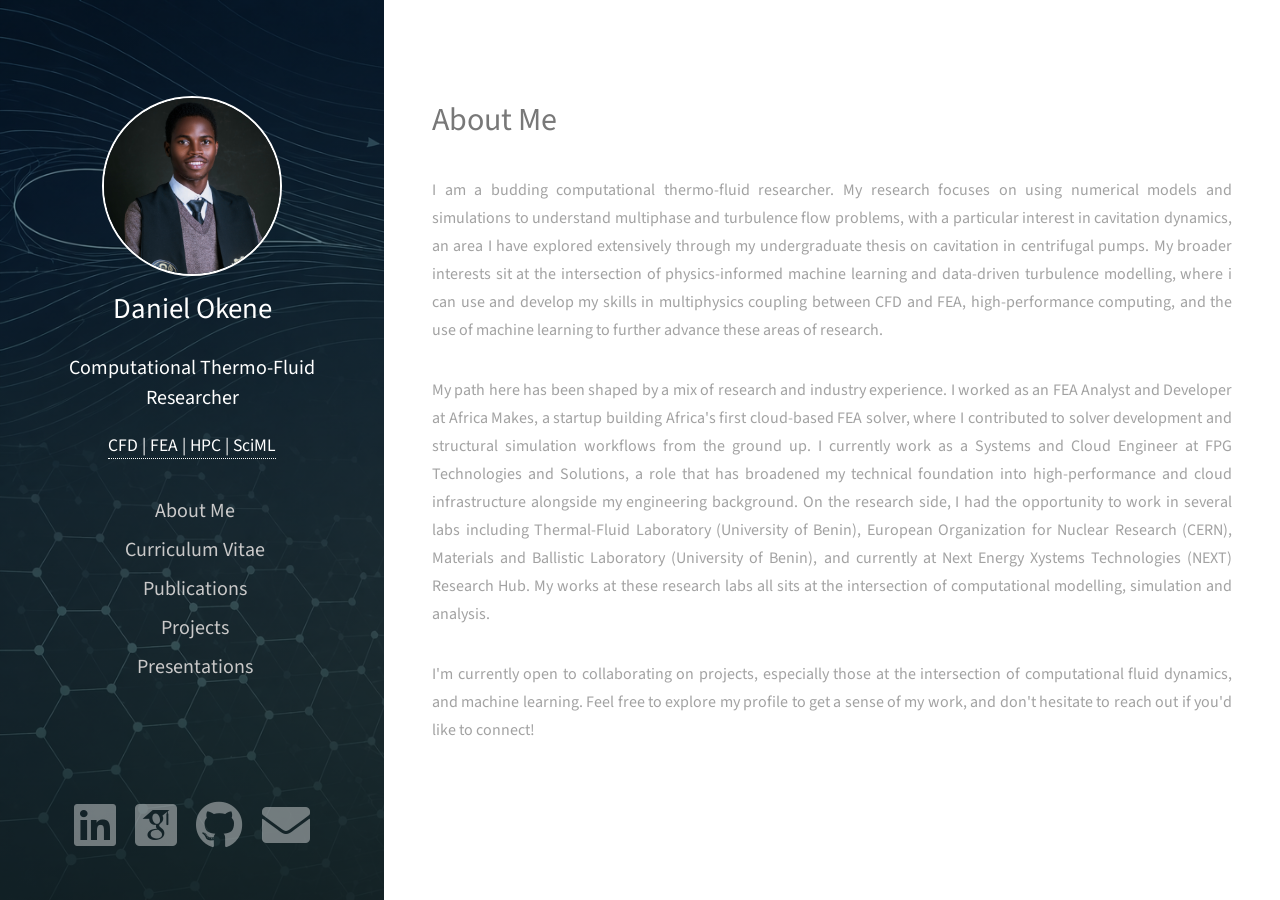
==== index.html @ 028cd999 "fixing and updating" ====
<!DOCTYPE HTML>

<html>
	<head>
		<title>Daniel Okene</title>
		<meta charset="utf-8" />
		<meta name="viewport" content="width=device-width, initial-scale=1, user-scalable=no" />
		<link rel="stylesheet" href="assets/css/main.css" />
		<style>
			/* Add custom styles for the button list layout */
			.button-list-container {
				display: flex;
				flex-direction: column;
				align-items: center;
				margin-top: 20px;
			}
	
			.button-list-item {
				margin-bottom: 10px;
				margin-left: 5px; /* Add left margin to create spacing between buttons */
			}
			
			/* Default font color for not selected buttons */
			.button-list-item a {
            color: rgb(202, 201, 201);
            text-decoration: none;
			font-size: 20px;
        	}

			/* Define a transition for the color property */
			.button-list-item a {
				transition: color 0.3s ease;
			}

			/* Change the font color to white on hover */
			.button-list-item a:hover {
				color: rgb(255, 255, 255);
			}
        
			/* Add a new class to highlight the active button */
        	.active {
            	font-weight: bold;
				color: rgb(126, 13, 13); /* Set the color for the active button */
        	}

			        /* Center the avatar and footer */
					#header .inner {
            display: flex;
            flex-direction: column;
            align-items: center;
			text-align: center; /* Ensures text is aligned */
        	}

			#footer .inner {
				display: flex;
				flex-direction: column;
				align-items: center;
			}
			

    </style>
		</style>
	</head>

	<body class="is-preload">

		<!-- Header -->
			<header id="header">
				<div class="inner">
					<a href="#" class="image avatar">
						<img src="images/headshot.jpg" alt="" style="width: 180px; height: 180px; border: 2px solid white;"/>
					</a>
					<h2> 
						<strong> Daniel Okene </strong>
					</h2>
					<h3> 
						Computational Thermo-Fluid Researcher
					</h3>
					<h4>
						<a target="_blank" rel="noopener">
						<span>CFD | FEA | HPC | SciML</span>
						</a>
				    </h4>
				        <!-- Clickable Buttons -->
						<div class="button-list-container">
							<div class="button-list-item"><a href="#" class="load-content-button" data-link="about.html" style="border-bottom: none;">About Me</a></div>
							<div class="button-list-item"><a href="pdf/Daniel Okene Curriculum Vitae.pdf" target="_blank" style="border-bottom: none;">Curriculum Vitae</a></div>
							<div class="button-list-item"><a href="#" class="load-content-button" data-link="publications.html" style="border-bottom: none;">Publications</a></div>
							<div class="button-list-item"><a href="#" class="load-content-button" data-link="projects.html" style="border-bottom: none;">Projects</a></div>
							<div class="button-list-item"><a href="#" class="load-content-button" data-link="presentation.html" style="border-bottom: none;">Presentations</a></div>
							<!-- Add more buttons with the same class and different data-link attributes for each button -->
						</div>
				</div>
			</header>

		<!-- Main -->
			<div id="main">
				<!-- One -->
				<section id="one">
					<!-- Initial content is left empty for dynamic loading -->
				</section>

			</div>

		<!-- Footer -->
			<footer id="footer">
				<div class="inner">
					<ul class="icons">
						<li><a href="https://linkedin.com/in/daniel-okene" class="icon brands fa-linkedin fa-2x"><span class="label">LinkedIn</span></a></li>
						<li><a href="https://scholar.google.com/citations?user=M4AaLHgAAAAJ&hl=en" class="ai ai-google-scholar-square ai-3x" style="border-bottom: none;"></a></li>
						<li><a href="https://github.com/danielokene" class="icon brands fa-github fa-2x"><span class="label">Github</span></a></li>
						<li><a href="mailto:okenedaniel44@gmail.com" class="icon solid fa-envelope fa-2x"><span class="label">Email</span></a></li>
					</ul>
				</div>
			</footer>

		<!-- Scripts -->

			<script src="assets/js/jquery.min.js"></script>
			<script src="assets/js/jquery.poptrox.min.js"></script>
			<script src="assets/js/browser.min.js"></script>
			<script src="assets/js/breakpoints.min.js"></script>
			<script src="assets/js/util.js"></script>
			<script src="assets/js/main.js"></script>

			<script>
 // JavaScript to handle the link clicks
 function loadContent(linkTarget) {
        // Fetch and load the content from the target HTML file
        fetch(linkTarget)
            .then(response => response.text())
            .then(content => {
                const mainSection = document.getElementById('one');
                mainSection.innerHTML = content;
            });
    }

    // Function to load the content of the first page during the initial page load
    document.addEventListener('DOMContentLoaded', () => {
        loadContent('about.html');
    });

    // Event listener for the clickable buttons in the navigation
    const buttons = document.querySelectorAll('.load-content-button');
    buttons.forEach(button => {
        button.addEventListener('click', event => {
            event.preventDefault();

            // If the button is already active, do nothing
            if (button.classList.contains('active')) {
                return;
            }

            // Remove the "active" class from all navigation buttons
            buttons.forEach(btn => {
                btn.classList.remove('active');
            });

            // Add the "active" class to the clicked navigation button
            button.classList.add('active');

            // Load the content of the target link
            const linkTarget = button.getAttribute('data-link');
            loadContent(linkTarget);

            // Update the URL using pushState to maintain navigation functionality
            history.pushState(null, '', linkTarget);
        });
    });

    // Handle browser back/forward buttons to maintain navigation functionality
    window.addEventListener('popstate', () => {
        const activeButton = document.querySelector('.load-content-button.active');
        if (activeButton) {
            const linkTarget = activeButton.getAttribute('data-link');
            loadContent(linkTarget);
        }
    });
			</script>
	</body>
</html>
---- assets/css/main.css ----
@import url("fontawesome-all.min.css");
@import url("academicons.min.css");
@import url("https://fonts.googleapis.com/css?family=Source+Sans+Pro:400,400italic");

/*
	Strata by HTML5 UP
	html5up.net | @ajlkn
	Free for personal and commercial use under the CCA 3.0 license (html5up.net/license)
*/

html, body, div, span, applet, object,
iframe, h1, h2, h3, h4, h5, h6, p, blockquote,
pre, a, abbr, acronym, address, big, cite,
code, del, dfn, em, img, ins, kbd, q, s, samp,
small, strike, strong, sub, sup, tt, var, b,
u, i, center, dl, dt, dd, ol, ul, li, fieldset,
form, label, legend, table, caption, tbody,
tfoot, thead, tr, th, td, article, aside,
canvas, details, embed, figure, figcaption,
footer, header, hgroup, menu, nav, output, ruby,
section, summary, time, mark, audio, video {
	margin: 0;
	padding: 0;
	border: 0;
	font-size: 100%;
	font: inherit;
	vertical-align: baseline;}

article, aside, details, figcaption, figure,
footer, header, hgroup, menu, nav, section {
	display: block;}

body {
	line-height: 1;
}

ol, ul {
	list-style: none;
}

blockquote, q {
	quotes: none;
}

	blockquote:before, blockquote:after, q:before, q:after {
		content: '';
		content: none;
	}

table {
	border-collapse: collapse;
	border-spacing: 0;
}

body {
	-webkit-text-size-adjust: none;
}

mark {
	background-color: transparent;
	color: inherit;
}

input::-moz-focus-inner {
	border: 0;
	padding: 0;
}

input, select, textarea {
	-moz-appearance: none;
	-webkit-appearance: none;
	-ms-appearance: none;
	appearance: none;
}

/* Basic */

	html {
		box-sizing: border-box;
	}

	*, *:before, *:after {
		box-sizing: inherit;
	}

	body {
		background: #fff;
	}

		body.is-preload *, body.is-preload *:before, body.is-preload *:after {
			-moz-animation: none !important;
			-webkit-animation: none !important;
			-ms-animation: none !important;
			animation: none !important;
			-moz-transition: none !important;
			-webkit-transition: none !important;
			-ms-transition: none !important;
			transition: none !important;
		}

	body, input, select, textarea {
		color: #a2a2a2;
		font-family: "Source Sans Pro", Helvetica, sans-serif;
		font-size: 16pt;
		font-weight: 400;
		line-height: 1.75em;
	}

	a {
		-moz-transition: color 0.2s ease-in-out, border-color 0.2s ease-in-out;
		-webkit-transition: color 0.2s ease-in-out, border-color 0.2s ease-in-out;
		-ms-transition: color 0.2s ease-in-out, border-color 0.2s ease-in-out;
		transition: color 0.2s ease-in-out, border-color 0.2s ease-in-out;
		border-bottom: dotted 1px;
		color: #49bf9d;
		text-decoration: none;
	}

		a:hover {
			border-bottom-color: transparent;
			color: #47a2ed !important;
			text-decoration: none;
		}

	strong, b {
		color: #787878;
		font-weight: 400;
	}

	em, i {
		font-style: italic;
	}

	p {
		margin: 0 0 2em 0;
	}

	h1, h2, h3, h4, h5, h6 {
		color: #787878;
		font-weight: 400;
		line-height: 1em;
		margin: 0 0 1em 0;
	}

		h1 a, h2 a, h3 a, h4 a, h5 a, h6 a {
			color: inherit;
			text-decoration: none;
		}

	h1 {
		font-size: 2em;
		line-height: 1.5em;
	}

	h2 {
		font-size: 1.5em;
		line-height: 1.5em;
	}

	h3 {
		font-size: 1.25em;
		line-height: 1.5em;
	}

	h4 {
		font-size: 1.1em;
		line-height: 1.5em;
	}

	h5 {
		font-size: 0.9em;
		line-height: 1.5em;
	}

	h6 {
		font-size: 0.7em;
		line-height: 1.5em;
	}

	sub {
		font-size: 0.8em;
		position: relative;
		top: 0.5em;
	}

	sup {
		font-size: 0.8em;
		position: relative;
		top: -0.5em;
	}

	hr {
		border: 0;
		border-bottom: solid 2px #efefef;
		margin: 2em 0;
	}

		hr.major {
			margin: 3em 0;
		}

	blockquote {
		border-left: solid 6px #efefef;
		font-style: italic;
		margin: 0 0 2em 0;
		padding: 0.5em 0 0.5em 1.5em;
	}

	code {
		background: #f7f7f7;
		border-radius: 0.35em;
		border: solid 2px #efefef;
		font-family: "Courier New", monospace;
		font-size: 0.9em;
		margin: 0 0.25em;
		padding: 0.25em 0.65em;
	}

	pre {
		-webkit-overflow-scrolling: touch;
		font-family: "Courier New", monospace;
		font-size: 0.9em;
		margin: 0 0 2em 0;
	}

		pre code {
			display: block;
			line-height: 1.75em;
			padding: 1em 1.5em;
			overflow-x: auto;
		}

	.align-left {
		text-align: left;
	}

	.align-center {
		text-align: center;
	}

	.align-right {
		text-align: right;
	}

/* Presentation Images */
.display-image {
    display: flex;
    gap: 20px;
    margin: 20px 0;
}

.display-image img {
    width: 400px;
    height: 250px;
    object-fit: cover;
    border-radius: 15px;
}

@media (max-width: 1100px) {
    .display-image img {
        width: 100%;
        max-width: 300px;
        height: 250px;
    }
}

@media (max-width: 800px) {
    .display-image {
    	flex-direction: column;
    	align-items: center;
	}

	.display-image img {
        width: 100%;
        max-width: 400px;
        height: 250px;
    }
}

/* Publisher Names Adjustment */
.publisher-name {
	font-weight: bolder;
}

/* Container */

	.container {
		margin: 0 auto;
		max-width: calc(100% - 4em);
		width: 100%;
	}

		.container.xsmall {
			width: 25%;
		}

		.container.small {
			width: 50%;
		}

		.container.medium {
			width: 75%;
		}

		.container.large {
			width: 125%;
		}

		.container.xlarge {
			width: 150%;
		}

		.container.max {
			width: 100%;
		}

		@media screen and (max-width: 980px) {

			.container {
				width: 100% !important;
				max-width: 100% !important;
			}

		}

		@media screen and (max-width: 480px) {

			.container {
				max-width: calc(100% - 3em);
			}

		}

/* Row */

	.row {
		display: flex;
		flex-wrap: wrap;
		box-sizing: border-box;
		align-items: stretch;
	}

		.row > * {
			box-sizing: border-box;
		}

		.row.gtr-uniform > * > :last-child {
			margin-bottom: 0;
		}

		.row.aln-left {
			justify-content: flex-start;
		}

		.row.aln-center {
			justify-content: center;
		}

		.row.aln-right {
			justify-content: flex-end;
		}

		.row.aln-top {
			align-items: flex-start;
		}

		.row.aln-middle {
			align-items: center;
		}

		.row.aln-bottom {
			align-items: flex-end;
		}

		.row > .imp {
			order: -1;
		}

		.row > .col-1 {
			width: 8.33333%;
		}

		.row > .off-1 {
			margin-left: 8.33333%;
		}

		.row > .col-2 {
			width: 16.66667%;
		}

		.row > .off-2 {
			margin-left: 16.66667%;
		}

		.row > .col-3 {
			width: 25%;
		}

		.row > .off-3 {
			margin-left: 25%;
		}

		.row > .col-4 {
			width: 33.33333%;
		}

		.row > .off-4 {
			margin-left: 33.33333%;
		}

		.row > .col-5 {
			width: 41.66667%;
		}

		.row > .off-5 {
			margin-left: 41.66667%;
		}

		.row > .col-6 {
			width: 50%;
		}

		.row > .off-6 {
			margin-left: 50%;
		}

		.row > .col-7 {
			width: 58.33333%;
		}

		.row > .off-7 {
			margin-left: 58.33333%;
		}

		.row > .col-8 {
			width: 66.66667%;
		}

		.row > .off-8 {
			margin-left: 66.66667%;
		}

		.row > .col-9 {
			width: 75%;
		}

		.row > .off-9 {
			margin-left: 75%;
		}

		.row > .col-10 {
			width: 83.33333%;
		}

		.row > .off-10 {
			margin-left: 83.33333%;
		}

		.row > .col-11 {
			width: 91.66667%;
		}

		.row > .off-11 {
			margin-left: 91.66667%;
		}

		.row > .col-12 {
			width: 100%;
		}

		.row > .off-12 {
			margin-left: 100%;
		}

		.row.gtr-0 {
			margin-top: 0;
			margin-left: 0em;
		}

			.row.gtr-0 > * {
				padding: 0 0 0 0em;
			}

			.row.gtr-0.gtr-uniform {
				margin-top: 0em;
			}

				.row.gtr-0.gtr-uniform > * {
					padding-top: 0em;
				}

		.row.gtr-25 {
			margin-top: 0;
			margin-left: -0.625em;
		}

			.row.gtr-25 > * {
				padding: 0 0 0 0.625em;
			}

			.row.gtr-25.gtr-uniform {
				margin-top: -0.625em;
			}

				.row.gtr-25.gtr-uniform > * {
					padding-top: 0.625em;
				}

		.row.gtr-50 {
			margin-top: 0;
			margin-left: -1.25em;
		}

			.row.gtr-50 > * {
				padding: 0 0 0 1.25em;
			}

			.row.gtr-50.gtr-uniform {
				margin-top: -1.25em;
			}

				.row.gtr-50.gtr-uniform > * {
					padding-top: 1.25em;
				}

		.row {
			margin-top: 0;
			margin-left: -2.5em;
		}

			.row > * {
				padding: 0 0 0 2.5em;
			}

			.row.gtr-uniform {
				margin-top: -2.5em;
			}

				.row.gtr-uniform > * {
					padding-top: 2.5em;
				}

		.row.gtr-150 {
			margin-top: 0;
			margin-left: -3.75em;
		}

			.row.gtr-150 > * {
				padding: 0 0 0 3.75em;
			}

			.row.gtr-150.gtr-uniform {
				margin-top: -3.75em;
			}

				.row.gtr-150.gtr-uniform > * {
					padding-top: 3.75em;
				}

		.row.gtr-200 {
			margin-top: 0;
			margin-left: -5em;
		}

			.row.gtr-200 > * {
				padding: 0 0 0 5em;
			}

			.row.gtr-200.gtr-uniform {
				margin-top: -5em;
			}

				.row.gtr-200.gtr-uniform > * {
					padding-top: 5em;
				}

		@media screen and (max-width: 1800px) {

			.row {
				display: flex;
				flex-wrap: wrap;
				box-sizing: border-box;
				align-items: stretch;
			}

				.row > * {
					box-sizing: border-box;
				}

				.row.gtr-uniform > * > :last-child {
					margin-bottom: 0;
				}

				.row.aln-left {
					justify-content: flex-start;
				}

				.row.aln-center {
					justify-content: center;
				}

				.row.aln-right {
					justify-content: flex-end;
				}

				.row.aln-top {
					align-items: flex-start;
				}

				.row.aln-middle {
					align-items: center;
				}

				.row.aln-bottom {
					align-items: flex-end;
				}

				.row > .imp-xlarge {
					order: -1;
				}

				.row > .col-1-xlarge {
					width: 8.33333%;
				}

				.row > .off-1-xlarge {
					margin-left: 8.33333%;
				}

				.row > .col-2-xlarge {
					width: 16.66667%;
				}

				.row > .off-2-xlarge {
					margin-left: 16.66667%;
				}

				.row > .col-3-xlarge {
					width: 25%;
				}

				.row > .off-3-xlarge {
					margin-left: 25%;
				}

				.row > .col-4-xlarge {
					width: 33.33333%;
				}

				.row > .off-4-xlarge {
					margin-left: 33.33333%;
				}

				.row > .col-5-xlarge {
					width: 41.66667%;
				}

				.row > .off-5-xlarge {
					margin-left: 41.66667%;
				}

				.row > .col-6-xlarge {
					width: 50%;
				}

				.row > .off-6-xlarge {
					margin-left: 50%;
				}

				.row > .col-7-xlarge {
					width: 58.33333%;
				}

				.row > .off-7-xlarge {
					margin-left: 58.33333%;
				}

				.row > .col-8-xlarge {
					width: 66.66667%;
				}

				.row > .off-8-xlarge {
					margin-left: 66.66667%;
				}

				.row > .col-9-xlarge {
					width: 75%;
				}

				.row > .off-9-xlarge {
					margin-left: 75%;
				}

				.row > .col-10-xlarge {
					width: 83.33333%;
				}

				.row > .off-10-xlarge {
					margin-left: 83.33333%;
				}

				.row > .col-11-xlarge {
					width: 91.66667%;
				}

				.row > .off-11-xlarge {
					margin-left: 91.66667%;
				}

				.row > .col-12-xlarge {
					width: 100%;
				}

				.row > .off-12-xlarge {
					margin-left: 100%;
				}

				.row.gtr-0 {
					margin-top: 0;
					margin-left: 0em;
				}

					.row.gtr-0 > * {
						padding: 0 0 0 0em;
					}

					.row.gtr-0.gtr-uniform {
						margin-top: 0em;
					}

						.row.gtr-0.gtr-uniform > * {
							padding-top: 0em;
						}

				.row.gtr-25 {
					margin-top: 0;
					margin-left: -0.625em;
				}

					.row.gtr-25 > * {
						padding: 0 0 0 0.625em;
					}

					.row.gtr-25.gtr-uniform {
						margin-top: -0.625em;
					}

						.row.gtr-25.gtr-uniform > * {
							padding-top: 0.625em;
						}

				.row.gtr-50 {
					margin-top: 0;
					margin-left: -1.25em;
				}

					.row.gtr-50 > * {
						padding: 0 0 0 1.25em;
					}

					.row.gtr-50.gtr-uniform {
						margin-top: -1.25em;
					}

						.row.gtr-50.gtr-uniform > * {
							padding-top: 1.25em;
						}

				.row {
					margin-top: 0;
					margin-left: -2.5em;
				}

					.row > * {
						padding: 0 0 0 2.5em;
					}

					.row.gtr-uniform {
						margin-top: -2.5em;
					}

						.row.gtr-uniform > * {
							padding-top: 2.5em;
						}

				.row.gtr-150 {
					margin-top: 0;
					margin-left: -3.75em;
				}

					.row.gtr-150 > * {
						padding: 0 0 0 3.75em;
					}

					.row.gtr-150.gtr-uniform {
						margin-top: -3.75em;
					}

						.row.gtr-150.gtr-uniform > * {
							padding-top: 3.75em;
						}

				.row.gtr-200 {
					margin-top: 0;
					margin-left: -5em;
				}

					.row.gtr-200 > * {
						padding: 0 0 0 5em;
					}

					.row.gtr-200.gtr-uniform {
						margin-top: -5em;
					}

						.row.gtr-200.gtr-uniform > * {
							padding-top: 5em;
						}

		}

		@media screen and (max-width: 1280px) {

			.row {
				display: flex;
				flex-wrap: wrap;
				box-sizing: border-box;
				align-items: stretch;
			}

				.row > * {
					box-sizing: border-box;
				}

				.row.gtr-uniform > * > :last-child {
					margin-bottom: 0;
				}

				.row.aln-left {
					justify-content: flex-start;
				}

				.row.aln-center {
					justify-content: center;
				}

				.row.aln-right {
					justify-content: flex-end;
				}

				.row.aln-top {
					align-items: flex-start;
				}

				.row.aln-middle {
					align-items: center;
				}

				.row.aln-bottom {
					align-items: flex-end;
				}

				.row > .imp-large {
					order: -1;
				}

				.row > .col-1-large {
					width: 8.33333%;
				}

				.row > .off-1-large {
					margin-left: 8.33333%;
				}

				.row > .col-2-large {
					width: 16.66667%;
				}

				.row > .off-2-large {
					margin-left: 16.66667%;
				}

				.row > .col-3-large {
					width: 25%;
				}

				.row > .off-3-large {
					margin-left: 25%;
				}

				.row > .col-4-large {
					width: 33.33333%;
				}

				.row > .off-4-large {
					margin-left: 33.33333%;
				}

				.row > .col-5-large {
					width: 41.66667%;
				}

				.row > .off-5-large {
					margin-left: 41.66667%;
				}

				.row > .col-6-large {
					width: 50%;
				}

				.row > .off-6-large {
					margin-left: 50%;
				}

				.row > .col-7-large {
					width: 58.33333%;
				}

				.row > .off-7-large {
					margin-left: 58.33333%;
				}

				.row > .col-8-large {
					width: 66.66667%;
				}

				.row > .off-8-large {
					margin-left: 66.66667%;
				}

				.row > .col-9-large {
					width: 75%;
				}

				.row > .off-9-large {
					margin-left: 75%;
				}

				.row > .col-10-large {
					width: 83.33333%;
				}

				.row > .off-10-large {
					margin-left: 83.33333%;
				}

				.row > .col-11-large {
					width: 91.66667%;
				}

				.row > .off-11-large {
					margin-left: 91.66667%;
				}

				.row > .col-12-large {
					width: 100%;
				}

				.row > .off-12-large {
					margin-left: 100%;
				}

				.row.gtr-0 {
					margin-top: 0;
					margin-left: 0em;
				}

					.row.gtr-0 > * {
						padding: 0 0 0 0em;
					}

					.row.gtr-0.gtr-uniform {
						margin-top: 0em;
					}

						.row.gtr-0.gtr-uniform > * {
							padding-top: 0em;
						}

				.row.gtr-25 {
					margin-top: 0;
					margin-left: -0.5em;
				}

					.row.gtr-25 > * {
						padding: 0 0 0 0.5em;
					}

					.row.gtr-25.gtr-uniform {
						margin-top: -0.5em;
					}

						.row.gtr-25.gtr-uniform > * {
							padding-top: 0.5em;
						}

				.row.gtr-50 {
					margin-top: 0;
					margin-left: -1em;
				}

					.row.gtr-50 > * {
						padding: 0 0 0 1em;
					}

					.row.gtr-50.gtr-uniform {
						margin-top: -1em;
					}

						.row.gtr-50.gtr-uniform > * {
							padding-top: 1em;
						}

				.row {
					margin-top: 0;
					margin-left: -2em;
				}

					.row > * {
						padding: 0 0 0 2em;
					}

					.row.gtr-uniform {
						margin-top: -2em;
					}

						.row.gtr-uniform > * {
							padding-top: 2em;
						}

				.row.gtr-150 {
					margin-top: 0;
					margin-left: -3em;
				}

					.row.gtr-150 > * {
						padding: 0 0 0 3em;
					}

					.row.gtr-150.gtr-uniform {
						margin-top: -3em;
					}

						.row.gtr-150.gtr-uniform > * {
							padding-top: 3em;
						}

				.row.gtr-200 {
					margin-top: 0;
					margin-left: -4em;
				}

					.row.gtr-200 > * {
						padding: 0 0 0 4em;
					}

					.row.gtr-200.gtr-uniform {
						margin-top: -4em;
					}

						.row.gtr-200.gtr-uniform > * {
							padding-top: 4em;
						}

		}

		@media screen and (max-width: 980px) {

			.row {
				display: flex;
				flex-wrap: wrap;
				box-sizing: border-box;
				align-items: stretch;
			}

				.row > * {
					box-sizing: border-box;
				}

				.row.gtr-uniform > * > :last-child {
					margin-bottom: 0;
				}

				.row.aln-left {
					justify-content: flex-start;
				}

				.row.aln-center {
					justify-content: center;
				}

				.row.aln-right {
					justify-content: flex-end;
				}

				.row.aln-top {
					align-items: flex-start;
				}

				.row.aln-middle {
					align-items: center;
				}

				.row.aln-bottom {
					align-items: flex-end;
				}

				.row > .imp-medium {
					order: -1;
				}

				.row > .col-1-medium {
					width: 8.33333%;
				}

				.row > .off-1-medium {
					margin-left: 8.33333%;
				}

				.row > .col-2-medium {
					width: 16.66667%;
				}

				.row > .off-2-medium {
					margin-left: 16.66667%;
				}

				.row > .col-3-medium {
					width: 25%;
				}

				.row > .off-3-medium {
					margin-left: 25%;
				}

				.row > .col-4-medium {
					width: 33.33333%;
				}

				.row > .off-4-medium {
					margin-left: 33.33333%;
				}

				.row > .col-5-medium {
					width: 41.66667%;
				}

				.row > .off-5-medium {
					margin-left: 41.66667%;
				}

				.row > .col-6-medium {
					width: 50%;
				}

				.row > .off-6-medium {
					margin-left: 50%;
				}

				.row > .col-7-medium {
					width: 58.33333%;
				}

				.row > .off-7-medium {
					margin-left: 58.33333%;
				}

				.row > .col-8-medium {
					width: 66.66667%;
				}

				.row > .off-8-medium {
					margin-left: 66.66667%;
				}

				.row > .col-9-medium {
					width: 75%;
				}

				.row > .off-9-medium {
					margin-left: 75%;
				}

				.row > .col-10-medium {
					width: 83.33333%;
				}

				.row > .off-10-medium {
					margin-left: 83.33333%;
				}

				.row > .col-11-medium {
					width: 91.66667%;
				}

				.row > .off-11-medium {
					margin-left: 91.66667%;
				}

				.row > .col-12-medium {
					width: 100%;
				}

				.row > .off-12-medium {
					margin-left: 100%;
				}

				.row.gtr-0 {
					margin-top: 0;
					margin-left: 0em;
				}

					.row.gtr-0 > * {
						padding: 0 0 0 0em;
					}

					.row.gtr-0.gtr-uniform {
						margin-top: 0em;
					}

						.row.gtr-0.gtr-uniform > * {
							padding-top: 0em;
						}

				.row.gtr-25 {
					margin-top: 0;
					margin-left: -0.5em;
				}

					.row.gtr-25 > * {
						padding: 0 0 0 0.5em;
					}

					.row.gtr-25.gtr-uniform {
						margin-top: -0.5em;
					}

						.row.gtr-25.gtr-uniform > * {
							padding-top: 0.5em;
						}

				.row.gtr-50 {
					margin-top: 0;
					margin-left: -1em;
				}

					.row.gtr-50 > * {
						padding: 0 0 0 1em;
					}

					.row.gtr-50.gtr-uniform {
						margin-top: -1em;
					}

						.row.gtr-50.gtr-uniform > * {
							padding-top: 1em;
						}

				.row {
					margin-top: 0;
					margin-left: -2em;
				}

					.row > * {
						padding: 0 0 0 2em;
					}

					.row.gtr-uniform {
						margin-top: -2em;
					}

						.row.gtr-uniform > * {
							padding-top: 2em;
						}

				.row.gtr-150 {
					margin-top: 0;
					margin-left: -3em;
				}

					.row.gtr-150 > * {
						padding: 0 0 0 3em;
					}

					.row.gtr-150.gtr-uniform {
						margin-top: -3em;
					}

						.row.gtr-150.gtr-uniform > * {
							padding-top: 3em;
						}

				.row.gtr-200 {
					margin-top: 0;
					margin-left: -4em;
				}

					.row.gtr-200 > * {
						padding: 0 0 0 4em;
					}

					.row.gtr-200.gtr-uniform {
						margin-top: -4em;
					}

						.row.gtr-200.gtr-uniform > * {
							padding-top: 4em;
						}

		}

		@media screen and (max-width: 736px) {

			.row {
				display: flex;
				flex-wrap: wrap;
				box-sizing: border-box;
				align-items: stretch;
			}

				.row > * {
					box-sizing: border-box;
				}

				.row.gtr-uniform > * > :last-child {
					margin-bottom: 0;
				}

				.row.aln-left {
					justify-content: flex-start;
				}

				.row.aln-center {
					justify-content: center;
				}

				.row.aln-right {
					justify-content: flex-end;
				}

				.row.aln-top {
					align-items: flex-start;
				}

				.row.aln-middle {
					align-items: center;
				}

				.row.aln-bottom {
					align-items: flex-end;
				}

				.row > .imp-small {
					order: -1;
				}

				.row > .col-1-small {
					width: 8.33333%;
				}

				.row > .off-1-small {
					margin-left: 8.33333%;
				}

				.row > .col-2-small {
					width: 16.66667%;
				}

				.row > .off-2-small {
					margin-left: 16.66667%;
				}

				.row > .col-3-small {
					width: 25%;
				}

				.row > .off-3-small {
					margin-left: 25%;
				}

				.row > .col-4-small {
					width: 33.33333%;
				}

				.row > .off-4-small {
					margin-left: 33.33333%;
				}

				.row > .col-5-small {
					width: 41.66667%;
				}

				.row > .off-5-small {
					margin-left: 41.66667%;
				}

				.row > .col-6-small {
					width: 50%;
				}

				.row > .off-6-small {
					margin-left: 50%;
				}

				.row > .col-7-small {
					width: 58.33333%;
				}

				.row > .off-7-small {
					margin-left: 58.33333%;
				}

				.row > .col-8-small {
					width: 66.66667%;
				}

				.row > .off-8-small {
					margin-left: 66.66667%;
				}

				.row > .col-9-small {
					width: 75%;
				}

				.row > .off-9-small {
					margin-left: 75%;
				}

				.row > .col-10-small {
					width: 83.33333%;
				}

				.row > .off-10-small {
					margin-left: 83.33333%;
				}

				.row > .col-11-small {
					width: 91.66667%;
				}

				.row > .off-11-small {
					margin-left: 91.66667%;
				}

				.row > .col-12-small {
					width: 100%;
				}

				.row > .off-12-small {
					margin-left: 100%;
				}

				.row.gtr-0 {
					margin-top: 0;
					margin-left: 0em;
				}

					.row.gtr-0 > * {
						padding: 0 0 0 0em;
					}

					.row.gtr-0.gtr-uniform {
						margin-top: 0em;
					}

						.row.gtr-0.gtr-uniform > * {
							padding-top: 0em;
						}

				.row.gtr-25 {
					margin-top: 0;
					margin-left: -0.375em;
				}

					.row.gtr-25 > * {
						padding: 0 0 0 0.375em;
					}

					.row.gtr-25.gtr-uniform {
						margin-top: -0.375em;
					}

						.row.gtr-25.gtr-uniform > * {
							padding-top: 0.375em;
						}

				.row.gtr-50 {
					margin-top: 0;
					margin-left: -0.75em;
				}

					.row.gtr-50 > * {
						padding: 0 0 0 0.75em;
					}

					.row.gtr-50.gtr-uniform {
						margin-top: -0.75em;
					}

						.row.gtr-50.gtr-uniform > * {
							padding-top: 0.75em;
						}

				.row {
					margin-top: 0;
					margin-left: -1.5em;
				}

					.row > * {
						padding: 0 0 0 1.5em;
					}

					.row.gtr-uniform {
						margin-top: -1.5em;
					}

						.row.gtr-uniform > * {
							padding-top: 1.5em;
						}

				.row.gtr-150 {
					margin-top: 0;
					margin-left: -2.25em;
				}

					.row.gtr-150 > * {
						padding: 0 0 0 2.25em;
					}

					.row.gtr-150.gtr-uniform {
						margin-top: -2.25em;
					}

						.row.gtr-150.gtr-uniform > * {
							padding-top: 2.25em;
						}

				.row.gtr-200 {
					margin-top: 0;
					margin-left: -3em;
				}

					.row.gtr-200 > * {
						padding: 0 0 0 3em;
					}

					.row.gtr-200.gtr-uniform {
						margin-top: -3em;
					}

						.row.gtr-200.gtr-uniform > * {
							padding-top: 3em;
						}

		}

		@media screen and (max-width: 480px) {

			.row {
				display: flex;
				flex-wrap: wrap;
				box-sizing: border-box;
				align-items: stretch;
			}

				.row > * {
					box-sizing: border-box;
				}

				.row.gtr-uniform > * > :last-child {
					margin-bottom: 0;
				}

				.row.aln-left {
					justify-content: flex-start;
				}

				.row.aln-center {
					justify-content: center;
				}

				.row.aln-right {
					justify-content: flex-end;
				}

				.row.aln-top {
					align-items: flex-start;
				}

				.row.aln-middle {
					align-items: center;
				}

				.row.aln-bottom {
					align-items: flex-end;
				}

				.row > .imp-xsmall {
					order: -1;
				}

				.row > .col-1-xsmall {
					width: 8.33333%;
				}

				.row > .off-1-xsmall {
					margin-left: 8.33333%;
				}

				.row > .col-2-xsmall {
					width: 16.66667%;
				}

				.row > .off-2-xsmall {
					margin-left: 16.66667%;
				}

				.row > .col-3-xsmall {
					width: 25%;
				}

				.row > .off-3-xsmall {
					margin-left: 25%;
				}

				.row > .col-4-xsmall {
					width: 33.33333%;
				}

				.row > .off-4-xsmall {
					margin-left: 33.33333%;
				}

				.row > .col-5-xsmall {
					width: 41.66667%;
				}

				.row > .off-5-xsmall {
					margin-left: 41.66667%;
				}

				.row > .col-6-xsmall {
					width: 50%;
				}

				.row > .off-6-xsmall {
					margin-left: 50%;
				}

				.row > .col-7-xsmall {
					width: 58.33333%;
				}

				.row > .off-7-xsmall {
					margin-left: 58.33333%;
				}

				.row > .col-8-xsmall {
					width: 66.66667%;
				}

				.row > .off-8-xsmall {
					margin-left: 66.66667%;
				}

				.row > .col-9-xsmall {
					width: 75%;
				}

				.row > .off-9-xsmall {
					margin-left: 75%;
				}

				.row > .col-10-xsmall {
					width: 83.33333%;
				}

				.row > .off-10-xsmall {
					margin-left: 83.33333%;
				}

				.row > .col-11-xsmall {
					width: 91.66667%;
				}

				.row > .off-11-xsmall {
					margin-left: 91.66667%;
				}

				.row > .col-12-xsmall {
					width: 100%;
				}

				.row > .off-12-xsmall {
					margin-left: 100%;
				}

				.row.gtr-0 {
					margin-top: 0;
					margin-left: 0em;
				}

					.row.gtr-0 > * {
						padding: 0 0 0 0em;
					}

					.row.gtr-0.gtr-uniform {
						margin-top: 0em;
					}

						.row.gtr-0.gtr-uniform > * {
							padding-top: 0em;
						}

				.row.gtr-25 {
					margin-top: 0;
					margin-left: -0.375em;
				}

					.row.gtr-25 > * {
						padding: 0 0 0 0.375em;
					}

					.row.gtr-25.gtr-uniform {
						margin-top: -0.375em;
					}

						.row.gtr-25.gtr-uniform > * {
							padding-top: 0.375em;
						}

				.row.gtr-50 {
					margin-top: 0;
					margin-left: -0.75em;
				}

					.row.gtr-50 > * {
						padding: 0 0 0 0.75em;
					}

					.row.gtr-50.gtr-uniform {
						margin-top: -0.75em;
					}

						.row.gtr-50.gtr-uniform > * {
							padding-top: 0.75em;
						}

				.row {
					margin-top: 0;
					margin-left: -1.5em;
				}

					.row > * {
						padding: 0 0 0 1.5em;
					}

					.row.gtr-uniform {
						margin-top: -1.5em;
					}

						.row.gtr-uniform > * {
							padding-top: 1.5em;
						}

				.row.gtr-150 {
					margin-top: 0;
					margin-left: -2.25em;
				}

					.row.gtr-150 > * {
						padding: 0 0 0 2.25em;
					}

					.row.gtr-150.gtr-uniform {
						margin-top: -2.25em;
					}

						.row.gtr-150.gtr-uniform > * {
							padding-top: 2.25em;
						}

				.row.gtr-200 {
					margin-top: 0;
					margin-left: -3em;
				}

					.row.gtr-200 > * {
						padding: 0 0 0 3em;
					}

					.row.gtr-200.gtr-uniform {
						margin-top: -3em;
					}

						.row.gtr-200.gtr-uniform > * {
							padding-top: 3em;
						}

		}

/* Section/Article */

	section.special, article.special {
		text-align: center;
	}

	header p {
		color: #b2b2b2;
		position: relative;
		margin: 0 0 1.5em 0;
	}

	header h2 + p {
		font-size: 1.25em;
		margin-top: -1em;
		line-height: 1.5em;
	}

	header h3 + p {
		font-size: 1.1em;
		margin-top: -0.8em;
		line-height: 1.5em;
	}

	header h4 + p,
	header h5 + p,
	header h6 + p {
		font-size: 0.9em;
		margin-top: -0.6em;
		line-height: 1.5em;
	}

	header.major h2 {
		font-size: 2em;
	}

/* Form */

	form {
		margin: 0 0 2em 0;
	}

	label {
		color: #787878;
		display: block;
		font-size: 0.9em;
		font-weight: 400;
		margin: 0 0 1em 0;
	}

	input[type="text"],
	input[type="password"],
	input[type="email"],
	select,
	textarea {
		-moz-appearance: none;
		-webkit-appearance: none;
		-ms-appearance: none;
		appearance: none;
		background: #f7f7f7;
		border-radius: 0.35em;
		border: solid 2px transparent;
		color: inherit;
		display: block;
		outline: 0;
		padding: 0 0.75em;
		text-decoration: none;
		width: 100%;
	}

		input[type="text"]:invalid,
		input[type="password"]:invalid,
		input[type="email"]:invalid,
		select:invalid,
		textarea:invalid {
			box-shadow: none;
		}

		input[type="text"]:focus,
		input[type="password"]:focus,
		input[type="email"]:focus,
		select:focus,
		textarea:focus {
			border-color: #49bf9d;
		}

	select {
		background-image: url("data:image/svg+xml;charset=utf8,%3Csvg xmlns='http://www.w3.org/2000/svg' width='40' height='40' preserveAspectRatio='none' viewBox='0 0 40 40'%3E%3Cpath d='M9.4,12.3l10.4,10.4l10.4-10.4c0.2-0.2,0.5-0.4,0.9-0.4c0.3,0,0.6,0.1,0.9,0.4l3.3,3.3c0.2,0.2,0.4,0.5,0.4,0.9 c0,0.4-0.1,0.6-0.4,0.9L20.7,31.9c-0.2,0.2-0.5,0.4-0.9,0.4c-0.3,0-0.6-0.1-0.9-0.4L4.3,17.3c-0.2-0.2-0.4-0.5-0.4-0.9 c0-0.4,0.1-0.6,0.4-0.9l3.3-3.3c0.2-0.2,0.5-0.4,0.9-0.4S9.1,12.1,9.4,12.3z' fill='%23dfdfdf' /%3E%3C/svg%3E");
		background-size: 1.25rem;
		background-repeat: no-repeat;
		background-position: calc(100% - 1rem) center;
		height: 2.75em;
		padding-right: 2.75em;
		text-overflow: ellipsis;
	}

		select option {
			color: #787878;
			background: #fff;
		}

		select:focus::-ms-value {
			background-color: transparent;
		}

		select::-ms-expand {
			display: none;
		}

	input[type="text"],
	input[type="password"],
	input[type="email"],
	select {
		height: 2.75em;
	}

	textarea {
		padding: 0.75em;
	}

	input[type="checkbox"],
	input[type="radio"] {
		-moz-appearance: none;
		-webkit-appearance: none;
		-ms-appearance: none;
		appearance: none;
		display: block;
		float: left;
		margin-right: -2em;
		opacity: 0;
		width: 1em;
		z-index: -1;
	}

		input[type="checkbox"] + label,
		input[type="radio"] + label {
			text-decoration: none;
			color: #a2a2a2;
			cursor: pointer;
			display: inline-block;
			font-size: 1em;
			font-weight: 400;
			padding-left: 2.4em;
			padding-right: 0.75em;
			position: relative;
		}

			input[type="checkbox"] + label:before,
			input[type="radio"] + label:before {
				-moz-osx-font-smoothing: grayscale;
				-webkit-font-smoothing: antialiased;
				display: inline-block;
				font-style: normal;
				font-variant: normal;
				text-rendering: auto;
				line-height: 1;
				text-transform: none !important;
				font-family: 'Font Awesome 5 Free';
				font-weight: 900;
			}

			input[type="checkbox"] + label:before,
			input[type="radio"] + label:before {
				background: #f7f7f7;
				border-radius: 0.35em;
				border: solid 2px transparent;
				content: '';
				display: inline-block;
				font-size: 0.8em;
				height: 2.0625em;
				left: 0;
				line-height: 1.85625em;
				position: absolute;
				text-align: center;
				top: 0;
				width: 2.0625em;
			}

		input[type="checkbox"]:checked + label:before,
		input[type="radio"]:checked + label:before {
			background: #787878;
			border-color: #787878;
			color: #fff;
			content: '\f00c';
		}

		input[type="checkbox"]:focus + label:before,
		input[type="radio"]:focus + label:before {
			border-color: #49bf9d;
		}

	input[type="checkbox"] + label:before {
		border-radius: 0.35em;
	}

	input[type="radio"] + label:before {
		border-radius: 100%;
	}

	::-webkit-input-placeholder {
		color: #b2b2b2 !important;
		opacity: 1.0;
	}

	:-moz-placeholder {
		color: #b2b2b2 !important;
		opacity: 1.0;
	}

	::-moz-placeholder {
		color: #b2b2b2 !important;
		opacity: 1.0;
	}

	:-ms-input-placeholder {
		color: #b2b2b2 !important;
		opacity: 1.0;
	}

/* Box */

	.box {
		border-radius: 0.35em;
		border: solid 2px #efefef;
		margin-bottom: 2em;
		padding: 1.5em;
	}

		.box > :last-child,
		.box > :last-child > :last-child,
		.box > :last-child > :last-child > :last-child {
			margin-bottom: 0;
		}

		.box.alt {
			border: 0;
			border-radius: 0;
			padding: 0;
		}

/* Icon */

	.icon {
		text-decoration: none;
		border-bottom: none;
		position: relative;
	}

		.icon:before {
			-moz-osx-font-smoothing: grayscale;
			-webkit-font-smoothing: antialiased;
			display: inline-block;
			font-style: normal;
			font-variant: normal;
			text-rendering: auto;
			line-height: 1;
			text-transform: none !important;
			font-family: 'Font Awesome 5 Free';
			font-weight: 400;
		}

		.icon > .label {
			display: none;
		}

		.icon:before {
			line-height: inherit;
		}

		.icon.solid:before {
			font-weight: 900;
		}

		.icon.brands:before {
			font-family: 'Font Awesome 5 Brands';
		}

/* Image */

	.image {
		border-radius: 0.35em;
		border: 0;
		display: inline-block;
		position: relative;
	}

		.image:before {
			-moz-transition: opacity 0.2s ease-in-out;
			-webkit-transition: opacity 0.2s ease-in-out;
			-ms-transition: opacity 0.2s ease-in-out;
			transition: opacity 0.2s ease-in-out;
			background: linear-gradient(rgba(0, 0, 0, 0.5), rgba(0, 0, 0, 0.7)), url("../../images/bg.png");
			border-radius: 0.35em;
			content: '';
			display: block;
			height: 100%;
			left: 0;
			opacity: 0.5;
			position: absolute;
			top: 0;
			width: 100%;
		}

		.image.thumb {
			text-align: center;
		}

			.image.thumb:after {
				-moz-transition: opacity 0.2s ease-in-out;
				-webkit-transition: opacity 0.2s ease-in-out;
				-ms-transition: opacity 0.2s ease-in-out;
				transition: opacity 0.2s ease-in-out;
				border-radius: 0.35em;
				border: solid 3px rgba(255, 255, 255, 0.5);
				color: #fff;
				content: 'View';
				display: inline-block;
				font-size: 0.8em;
				font-weight: 400;
				left: 50%;
				line-height: 2.25em;
				margin: -1.25em 0 0 -3em;
				opacity: 0;
				padding: 0 1.5em;
				position: absolute;
				text-align: center;
				text-decoration: none;
				top: 50%;
				white-space: nowrap;
			}

			.image.thumb:hover:after {
				opacity: 1.0;
			}

			.image.thumb:hover:before {
				/*background: url("images/overlay.png");*/
				opacity: 1.0;
			}

		.image img {
			border-radius: 0.35em;
			display: block;
		}

		.image.left {
			float: left;
			margin: 0 1.5em 1em 0;
			top: 0.25em;
		}

		.image.right {
			float: right;
			margin: 0 0 1em 1.5em;
			top: 0.25em;
		}

		.image.left, .image.right {
			max-width: 40%;
		}

			.image.left img, .image.right img {
				width: 100%;
			}

		.image.fit {
			display: block;
			margin: 0 0 2em 0;
			width: 100%;
		}

			.image.fit img {
				width: 100%;
			}

		.image.avatar {
			border-radius: 100%;
		}

			.image.avatar:before {
				display: none;
			}

			.image.avatar img {
				border-radius: 100%;
				width: 100%;
			}

/* List */

	ol {
		list-style: decimal;
		margin: 0 0 2em 0;
		padding-left: 1.25em;
	}

		ol li {
			padding-left: 0.25em;
		}

	ul {
		list-style: disc;
		margin: 0 0 2em 0;
		padding-left: 1em;
	}

		ul li {
			padding-left: 0.5em;
		}

		ul.alt {
			list-style: none;
			padding-left: 0;
		}

			ul.alt li {
				border-top: solid 2px #efefef;
				padding: 0.5em 0;
			}

				ul.alt li:first-child {
					border-top: 0;
					padding-top: 0;
				}

	dl {
		margin: 0 0 2em 0;
	}

/* Icons */

	ul.icons {
		cursor: default;
		list-style: none;
		padding-left: 0;
	}

		ul.icons li {
			display: inline-block;
			padding: 0 1em 0 0;
		}

			ul.icons li:last-child {
				padding-right: 0;
			}

			ul.icons li .icon:before {
				font-size: 1.5em;
			}

/* Labeled Icons */

	ul.labeled-icons {
		list-style: none;
		padding: 0;
	}

		ul.labeled-icons li {
			line-height: 1.75em;
			margin: 1.5em 0 0 0;
			padding-left: 2.25em;
			position: relative;
		}

			ul.labeled-icons li:first-child {
				margin-top: 0;
			}

			ul.labeled-icons li a {
				color: inherit;
			}

			ul.labeled-icons li h3 {
				color: #b2b2b2;
				left: 0;
				position: absolute;
				text-align: center;
				top: 0;
				width: 1em;
			}

/* Actions */

	ul.actions {
		display: -moz-flex;
		display: -webkit-flex;
		display: -ms-flex;
		display: flex;
		cursor: default;
		list-style: none;
		margin-left: -1em;
		padding-left: 0;
	}

		ul.actions li {
			padding: 0 0 0 1em;
			vertical-align: middle;
		}

		ul.actions.special {
			-moz-justify-content: center;
			-webkit-justify-content: center;
			-ms-justify-content: center;
			justify-content: center;
			width: 100%;
			margin-left: 0;
		}

			ul.actions.special li:first-child {
				padding-left: 0;
			}

		ul.actions.stacked {
			-moz-flex-direction: column;
			-webkit-flex-direction: column;
			-ms-flex-direction: column;
			flex-direction: column;
			margin-left: 0;
		}

			ul.actions.stacked li {
				padding: 1.3em 0 0 0;
			}

				ul.actions.stacked li:first-child {
					padding-top: 0;
				}

		ul.actions.fit {
			width: calc(100% + 1em);
		}

			ul.actions.fit li {
				-moz-flex-grow: 1;
				-webkit-flex-grow: 1;
				-ms-flex-grow: 1;
				flex-grow: 1;
				-moz-flex-shrink: 1;
				-webkit-flex-shrink: 1;
				-ms-flex-shrink: 1;
				flex-shrink: 1;
				width: 100%;
			}

				ul.actions.fit li > * {
					width: 100%;
				}

			ul.actions.fit.stacked {
				width: 100%;
			}

		@media screen and (max-width: 480px) {

			ul.actions:not(.fixed) {
				-moz-flex-direction: column;
				-webkit-flex-direction: column;
				-ms-flex-direction: column;
				flex-direction: column;
				margin-left: 0;
				width: 100% !important;
			}

				ul.actions:not(.fixed) li {
					-moz-flex-grow: 1;
					-webkit-flex-grow: 1;
					-ms-flex-grow: 1;
					flex-grow: 1;
					-moz-flex-shrink: 1;
					-webkit-flex-shrink: 1;
					-ms-flex-shrink: 1;
					flex-shrink: 1;
					padding: 1em 0 0 0;
					text-align: center;
					width: 100%;
				}

					ul.actions:not(.fixed) li > * {
						width: 100%;
					}

					ul.actions:not(.fixed) li:first-child {
						padding-top: 0;
					}

					ul.actions:not(.fixed) li input[type="submit"],
					ul.actions:not(.fixed) li input[type="reset"],
					ul.actions:not(.fixed) li input[type="button"],
					ul.actions:not(.fixed) li button,
					ul.actions:not(.fixed) li .button {
						width: 100%;
					}

						ul.actions:not(.fixed) li input[type="submit"].icon:before,
						ul.actions:not(.fixed) li input[type="reset"].icon:before,
						ul.actions:not(.fixed) li input[type="button"].icon:before,
						ul.actions:not(.fixed) li button.icon:before,
						ul.actions:not(.fixed) li .button.icon:before {
							margin-left: -0.5em;
						}

		}

/* Table */

	.table-wrapper {
		-webkit-overflow-scrolling: touch;
		overflow-x: auto;
	}

	table {
		margin: 0 0 2em 0;
		width: 100%;
	}

		table tbody tr {
			border: solid 1px #efefef;
			border-left: 0;
			border-right: 0;
		}

			table tbody tr:nth-child(2n + 1) {
				background-color: #f7f7f7;
			}

		table td {
			padding: 0.75em 0.75em;
		}

		table th {
			color: #787878;
			font-size: 0.9em;
			font-weight: 400;
			padding: 0 0.75em 0.75em 0.75em;
			text-align: left;
		}

		table thead {
			border-bottom: solid 2px #efefef;
		}

		table tfoot {
			border-top: solid 2px #efefef;
		}

		table.alt {
			border-collapse: separate;
		}

			table.alt tbody tr td {
				border: solid 2px #efefef;
				border-left-width: 0;
				border-top-width: 0;
			}

				table.alt tbody tr td:first-child {
					border-left-width: 2px;
				}

			table.alt tbody tr:first-child td {
				border-top-width: 2px;
			}

			table.alt thead {
				border-bottom: 0;
			}

			table.alt tfoot {
				border-top: 0;
			}

/* Button */

	input[type="submit"],
	input[type="reset"],
	input[type="button"],
	.button {
		-moz-appearance: none;
		-webkit-appearance: none;
		-ms-appearance: none;
		appearance: none;
		-moz-transition: background-color 0.2s ease-in-out, color 0.2s ease-in-out, border-color 0.2s ease-in-out;
		-webkit-transition: background-color 0.2s ease-in-out, color 0.2s ease-in-out, border-color 0.2s ease-in-out;
		-ms-transition: background-color 0.2s ease-in-out, color 0.2s ease-in-out, border-color 0.2s ease-in-out;
		transition: background-color 0.2s ease-in-out, color 0.2s ease-in-out, border-color 0.2s ease-in-out;
		background-color: transparent;
		border-radius: 0.35em;
		border: solid 3px #efefef;
		color: #787878 !important;
		cursor: pointer;
		display: inline-block;
		font-weight: 400;
		height: 3.15em;
		height: calc(2.75em + 6px);
		line-height: 2.75em;
		min-width: 10em;
		padding: 0 1.5em;
		text-align: center;
		text-decoration: none;
		white-space: nowrap;
	}

		input[type="submit"]:hover,
		input[type="reset"]:hover,
		input[type="button"]:hover,
		.button:hover {
			border-color: #49abff;
			color: #49abff !important;
		}

		input[type="submit"]:active,
		input[type="reset"]:active,
		input[type="button"]:active,
		.button:active {
			background-color: rgba(73, 191, 157, 0.1);
			border-color: #49abff;
			color: #49abff !important;
		}

		input[type="submit"].icon,
		input[type="reset"].icon,
		input[type="button"].icon,
		.button.icon {
			padding-left: 1.35em;
		}

			input[type="submit"].icon:before,
			input[type="reset"].icon:before,
			input[type="button"].icon:before,
			.button.icon:before {
				margin-right: 0.5em;
			}

		input[type="submit"].fit,
		input[type="reset"].fit,
		input[type="button"].fit,
		.button.fit {
			min-width: 0;
			width: 100%;
		}

		input[type="submit"].small,
		input[type="reset"].small,
		input[type="button"].small,
		.button.small {
			font-size: 0.8em;
		}

		input[type="submit"].large,
		input[type="reset"].large,
		input[type="button"].large,
		.button.large {
			font-size: 1.35em;
		}

		input[type="submit"].primary,
		input[type="reset"].primary,
		input[type="button"].primary,
		.button.primary {
			background-color: #49abff;
			border-color: #49abff;
			color: #49abff !important;
		}

			input[type="submit"].primary:hover,
			input[type="reset"].primary:hover,
			input[type="button"].primary:hover,
			.button.primary:hover {
				background-color: #5cc6a7;
				border-color: #5cc6a7;
			}

			input[type="submit"].primary:active,
			input[type="reset"].primary:active,
			input[type="button"].primary:active,
			.button.primary:active {
				background-color: #49abff;
				border-color: #49abff;
				color: #49abff;
			}

		input[type="submit"].disabled, input[type="submit"]:disabled,
		input[type="reset"].disabled,
		input[type="reset"]:disabled,
		input[type="button"].disabled,
		input[type="button"]:disabled,
		.button.disabled,
		.button:disabled {
			background-color: #e7e7e7 !important;
			border-color: #e7e7e7 !important;
			color: #b2b2b2 !important;
			cursor: default;
		}

/* Work Item */

	.work-item {
		margin: 0 0 2em 0;
	}

		.work-item .image {
			margin: 0 0 1.5em 0;
		}

		.work-item h3 {
			font-size: 1em;
			margin: 0 0 0.5em 0;
		}

		.work-item p {
			font-size: 0.8em;
			line-height: 1.5em;
			margin: 0;
		}

/* Header */

	#header {
		display: -moz-flex;
		display: -webkit-flex;
		display: -ms-flex;
		display: flex;
		-moz-flex-direction: column;
		-webkit-flex-direction: column;
		-ms-flex-direction: column;
		flex-direction: column;
		-moz-align-items: -moz-flex-end;
		-webkit-align-items: -webkit-flex-end;
		-ms-align-items: -ms-flex-end;
		align-items: flex-end;
		-moz-justify-content: space-between;
		-webkit-justify-content: space-between;
		-ms-justify-content: space-between;
		justify-content: space-between;
		background-color: #1f1815;
		background-attachment: fixed;
		background-image: linear-gradient(rgba(0, 0, 0, 0.3), rgba(0, 0, 0, 0.7)), url("../../images/bg.png");
		background-position: top left;
		background-repeat: no-repeat;
		background-size: cover;
		color: rgba(255, 255, 255, 0.5);
		height: 100%;
		left: 0;
		padding: 8em 4em;
		position: fixed;
		text-align: right;
		top: 0;
		width: 35%;
	}

		#header > * {
			-moz-flex-shrink: 0;
			-webkit-flex-shrink: 0;
			-ms-flex-shrink: 0;
			flex-shrink: 0;
			width: 100%;
		}

		#header > .inner {
			-moz-flex-grow: 1;
			-webkit-flex-grow: 1;
			-ms-flex-grow: 1;
			flex-grow: 1;
			margin: 0 0 2em 0;
		}

		#header strong, #header b {
			color: #ffffff;
			font-size: larger;
		}

		#header h2, #header h3, #header h4, #header h5, #header h6 {
			color: #ffffff;
		}

		#header h1 {
			color: rgba(255, 255, 255, 0.5);
			font-size: 1.35em;
			line-height: 1.75em;
			margin: 0;
		}

		#header .image.avatar {
			margin: 0 0 1em 0;
		}

/* Footer */

	#footer .icons {
		margin: 1em 0 0 0;
	}

		#footer .icons a {
			color: rgba(255, 255, 255, 0.4);
		}

	#footer .copyright {
		color: rgba(255, 255, 255, 0.4);
		font-size: 0.8em;
		list-style: none;
		margin: 1em 0 0 0;
		padding: 0;
	}

		#footer .copyright li {
			border-left: solid 1px rgba(255, 255, 255, 0.25);
			display: inline-block;
			line-height: 1em;
			margin-left: 0.75em;
			padding-left: 0.75em;
		}

			#footer .copyright li:first-child {
				border-left: 0;
				margin-left: 0;
				padding-left: 0;
			}

			#footer .copyright li a {
				color: inherit;
			}

/* Main */

	#main {
		margin-left: 35%;
		max-width: 60em;
		padding: 8em 4em 4em 4em;
		width: calc(100% - 35%);
	}

		#main > section {
			border-top: solid 2px #efefef;
			margin: 4em 0 0 0;
			padding: 4em 0 0 0;
		}

			#main > section:first-child {
				border-top: 0;
				margin-top: 0;
				padding-top: 0;
			}

/* Poptrox */

	@-moz-keyframes spin {
		0% {
			-moz-transform: rotate(0deg);
			-webkit-transform: rotate(0deg);
			-ms-transform: rotate(0deg);
			transform: rotate(0deg);
		}

		100% {
			-moz-transform: rotate(360deg);
			-webkit-transform: rotate(360deg);
			-ms-transform: rotate(360deg);
			transform: rotate(360deg);
		}
	}

	@-webkit-keyframes spin {
		0% {
			-moz-transform: rotate(0deg);
			-webkit-transform: rotate(0deg);
			-ms-transform: rotate(0deg);
			transform: rotate(0deg);
		}

		100% {
			-moz-transform: rotate(360deg);
			-webkit-transform: rotate(360deg);
			-ms-transform: rotate(360deg);
			transform: rotate(360deg);
		}
	}

	@-ms-keyframes spin {
		0% {
			-moz-transform: rotate(0deg);
			-webkit-transform: rotate(0deg);
			-ms-transform: rotate(0deg);
			transform: rotate(0deg);
		}

		100% {
			-moz-transform: rotate(360deg);
			-webkit-transform: rotate(360deg);
			-ms-transform: rotate(360deg);
			transform: rotate(360deg);
		}
	}

	@keyframes spin {
		0% {
			-moz-transform: rotate(0deg);
			-webkit-transform: rotate(0deg);
			-ms-transform: rotate(0deg);
			transform: rotate(0deg);
		}

		100% {
			-moz-transform: rotate(360deg);
			-webkit-transform: rotate(360deg);
			-ms-transform: rotate(360deg);
			transform: rotate(360deg);
		}
	}

	.poptrox-popup {
		-moz-box-sizing: content-box;
		-webkit-box-sizing: content-box;
		-ms-box-sizing: content-box;
		box-sizing: content-box;
		-webkit-tap-highlight-color: rgba(255, 255, 255, 0);
		background: #fff;
		border-radius: 0.35em;
		box-shadow: 0 0.1em 0.15em 0 rgba(0, 0, 0, 0.15);
		overflow: hidden;
		padding-bottom: 3em;
	}

		.poptrox-popup .loader {
			text-decoration: none;
			-moz-animation: spin 1s linear infinite;
			-webkit-animation: spin 1s linear infinite;
			-ms-animation: spin 1s linear infinite;
			animation: spin 1s linear infinite;
			font-size: 1.5em;
			height: 1em;
			left: 50%;
			line-height: 1em;
			margin: -0.5em 0 0 -0.5em;
			position: absolute;
			top: 50%;
			width: 1em;
		}

			.poptrox-popup .loader:before {
				-moz-osx-font-smoothing: grayscale;
				-webkit-font-smoothing: antialiased;
				display: inline-block;
				font-style: normal;
				font-variant: normal;
				text-rendering: auto;
				line-height: 1;
				text-transform: none !important;
				font-family: 'Font Awesome 5 Free';
				font-weight: 900;
			}

			.poptrox-popup .loader:before {
				content: '\f1ce';
			}

		.poptrox-popup .caption {
			background: #fff;
			bottom: 0;
			cursor: default;
			font-size: 0.9em;
			height: 3em;
			left: 0;
			line-height: 2.8em;
			position: absolute;
			text-align: center;
			width: 100%;
			z-index: 1;
		}

		.poptrox-popup .nav-next,
		.poptrox-popup .nav-previous {
			text-decoration: none;
			-moz-transition: opacity 0.2s ease-in-out;
			-webkit-transition: opacity 0.2s ease-in-out;
			-ms-transition: opacity 0.2s ease-in-out;
			transition: opacity 0.2s ease-in-out;
			-webkit-tap-highlight-color: rgba(255, 255, 255, 0);
			background: rgba(0, 0, 0, 0.01);
			cursor: pointer;
			height: 100%;
			opacity: 0;
			position: absolute;
			top: 0;
			width: 50%;
		}

			.poptrox-popup .nav-next:before,
			.poptrox-popup .nav-previous:before {
				-moz-osx-font-smoothing: grayscale;
				-webkit-font-smoothing: antialiased;
				display: inline-block;
				font-style: normal;
				font-variant: normal;
				text-rendering: auto;
				line-height: 1;
				text-transform: none !important;
				font-family: 'Font Awesome 5 Free';
				font-weight: 900;
			}

			.poptrox-popup .nav-next:before,
			.poptrox-popup .nav-previous:before {
				color: #fff;
				font-size: 2.5em;
				height: 1em;
				line-height: 1em;
				margin-top: -0.75em;
				position: absolute;
				text-align: center;
				top: 50%;
				width: 1.5em;
			}

		.poptrox-popup .nav-next {
			right: 0;
		}

			.poptrox-popup .nav-next:before {
				content: '\f105';
				right: 0;
			}

		.poptrox-popup .nav-previous {
			left: 0;
		}

			.poptrox-popup .nav-previous:before {
				content: '\f104';
				left: 0;
			}

		.poptrox-popup .closer {
			text-decoration: none;
			-moz-transition: opacity 0.2s ease-in-out;
			-webkit-transition: opacity 0.2s ease-in-out;
			-ms-transition: opacity 0.2s ease-in-out;
			transition: opacity 0.2s ease-in-out;
			-webkit-tap-highlight-color: rgba(255, 255, 255, 0);
			color: #fff;
			height: 4em;
			line-height: 4em;
			opacity: 0;
			position: absolute;
			right: 0;
			text-align: center;
			top: 0;
			width: 4em;
			z-index: 2;
		}

			.poptrox-popup .closer:before {
				-moz-osx-font-smoothing: grayscale;
				-webkit-font-smoothing: antialiased;
				display: inline-block;
				font-style: normal;
				font-variant: normal;
				text-rendering: auto;
				line-height: 1;
				text-transform: none !important;
				font-family: 'Font Awesome 5 Free';
				font-weight: 900;
			}

			.poptrox-popup .closer:before {
				-moz-box-sizing: content-box;
				-webkit-box-sizing: content-box;
				-ms-box-sizing: content-box;
				box-sizing: content-box;
				border-radius: 100%;
				border: solid 3px rgba(255, 255, 255, 0.5);
				content: '\f00d';
				display: block;
				font-size: 1em;
				height: 1.75em;
				left: 50%;
				line-height: 1.75em;
				margin: -0.875em 0 0 -0.875em;
				position: absolute;
				top: 50%;
				width: 1.75em;
			}

		.poptrox-popup:hover .nav-next,
		.poptrox-popup:hover .nav-previous {
			opacity: 0.5;
		}

			.poptrox-popup:hover .nav-next:hover,
			.poptrox-popup:hover .nav-previous:hover {
				opacity: 1.0;
			}

		.poptrox-popup:hover .closer {
			opacity: 0.5;
		}

			.poptrox-popup:hover .closer:hover {
				opacity: 1.0;
			}

/* Touch */

	body.is-touch .image.thumb:before {
		opacity: 0.5 !important;
	}

	body.is-touch .image.thumb:after {
		display: none !important;
	}

	body.is-touch #header {
		background-attachment: scroll;
		background-size: auto, cover;
	}

	body.is-touch .poptrox-popup .nav-next,
	body.is-touch .poptrox-popup .nav-previous,
	body.is-touch .poptrox-popup .closer {
		opacity: 1.0 !important;
	}

/* XXLarge */

	@media screen and (min-width: 1800px) {

		/* Basic */

			body, input, select, textarea {
				font-size: 14.5pt;
			}
	}

/* XLarge */

	@media screen and (max-width: 1800px) {

		/* Basic */

			body, input, select, textarea {
				font-size: 12pt;
			}

	}

/* Large */

	@media screen and (max-width: 1280px) {

		/* Header */

			#header {
				padding: 6em 3em 3em 3em;
				width: 30%;
			}

				#header h1 {
					font-size: 1.25em;
				}

					#header h1 br {
						display: none;
					}

				#header > .inner {
					margin-bottom: 0;
				}

		/* Footer */

			#footer .copyright li {
				border-left-width: 0;
				display: block;
				line-height: 2.25em;
				margin-left: 0;
				padding-left: 0;
			}

		/* Main */

			#main {
				margin-left: 30%;
				max-width: none;
				padding: 6em 3em 3em 3em;
				width: calc(100% - 30%);
			}

	}

/* Footer icon fix */

	@media screen and (max-width: 1130px) {
		ul.icons li .icon {
				font-size: 1.25em;
			}

		.ai-3x {
    				font-size: 2em;
			}

	}


/* Medium */

	@media screen and (max-width: 980px) {

		/* Basic */

			h1 br, h2 br, h3 br, h4 br, h5 br, h6 br {
				display: none;
			}

		/* List */

			ul.icons li .icon {
				font-size: 1.25em;
			}

		/* Header */

			#header {
				background-attachment: scroll;
				background-position: top left, center center;
				background-size: auto,		cover;
				left: auto;
				padding: 6em 4em;
				position: relative;
				text-align: center;
				top: auto;
				width: 100%;
				display: block;
			}

				#header h1 {
					font-size: 1.75em;
				}

					#header h1 br {
						display: inline;
					}

		/* Footer */

			#footer {
				background-attachment: scroll;
				background-color: #1f1815;
				background-image: linear-gradient(rgba(0, 0, 0, 0.3), rgba(0, 0, 0, 0.7)), url("../../images/bg.png");
				background-position: top left,						bottom center;
				background-repeat: repeat,							no-repeat;
				background-size: auto,							cover;
				bottom: auto;
				left: auto;
				padding: 4em 4em 6em 4em;
				position: relative;
				text-align: center;
				width: 100%;
			}

				#footer .icons {
					margin: 0 0 1em 0;
				}

				#footer .copyright {
					margin: 0 0 1em 0;
				}

					#footer .copyright li {
						border-left-width: 1px;
						display: inline-block;
						line-height: 1em;
						margin-left: 0.75em;
						padding-left: 0.75em;
					}
			.ai-3x {
    				font-size: 2em;
			}

		/* Main */

			#main {
				margin: 0;
				padding: 6em 4em;
				width: 100%;
			}

	}

/* Small */

	@media screen and (max-width: 736px) {

		/* Basic */

			h1 {
				font-size: 1.5em;
			}

			h2 {
				font-size: 1.2em;
			}

			h3 {
				font-size: 1em;
			}

		/* Section/Article */

			section.special, article.special {
				text-align: center;
			}

			header.major h2 {
				font-size: 1.35em;
			}

		/* List */

			ul.labeled-icons li {
				padding-left: 2em;
			}

				ul.labeled-icons li h3 {
					line-height: 1.75em;
				}

		/* Header */

			#header {
				padding: 2.25em 1.5em;
			}

				#header h1 {
					font-size: 1.35em;
				}

		/* Footer */

			#footer {
				padding: 2.25em 1.5em;
			}

		/* Main */

			#main {
				padding: 2.25em 1.5em 0.25em 1.5em;
			}

				#main > section {
					margin: 2.25em 0 0 0;
					padding: 2.25em 0 0 0;
				}

		/* Poptrox */

			.poptrox-popup {
				border-radius: 0;
			}

				.poptrox-popup .nav-next:before,
				.poptrox-popup .nav-previous:before {
					margin-top: -1em;
				}

	}

/* XSmall */

	@media screen and (max-width: 480px) {

		/* Header */

			#header {
				padding: 4.5em 1.5em;
			}

				#header h1 br {
					display: none;
				}

		/* Footer */

			#footer .copyright li {
				border-left-width: 0;
				display: block;
				line-height: 2.25em;
				margin-left: 0;
				padding-left: 0;
			}

	}



	/* ===============================
   PROJECTS
================================= */

.projects-section{
    width:100%;
    margin: auto;
	margin-bottom: 20px;
}

.project-grid{
    display:flex;
    flex-wrap:wrap;
    gap:20px;
}

.project-card{
    flex:1 1 calc(50% - 15px);
    min-width:280px;
    max-width:100%;
    background:#ffffff;
    border-radius:20px;
    overflow:hidden;
    box-shadow:0 8px 30px rgba(0,0,0,0.08);
    display:flex;
	transition:0.3s ease;
    flex-direction:column;
}

.project-card img{
    width:100%;
    height:200px;
    object-fit:cover;
}

.project-content{
    padding:15px;
    display:flex;
    flex-direction:column;
    flex:1;
}

.project-content h3{
    font-size:1rem;
    margin-bottom:10px;
    color:#202020;
    font-weight:600;
}

.project-content p{
    color:#555;
    line-height:1.8;
    margin-bottom:10px;
}

.tags{
    display:flex;
    flex-wrap:wrap;
    gap:10px;
    margin-bottom:15px;
}

.tags span{
    background:#eef4ff;
    color:#2356a8;
    padding:5px 10px;
    border-radius:10px;
    font-size:0.8rem;
    font-weight:600;
}

.project-link{
    margin-top:auto;
    text-decoration:none;
    font-weight:700;
    color:#178f8f;
    transition:.25s;
	border-bottom: none;
    margin-bottom:5px;
}

.project-link:hover{
    color:#0f6464;
}


/* ===============================
   RESPONSIVE
================================= */

@media (max-width:900px){

.project-card{
    flex:1 1 100%;
}

}
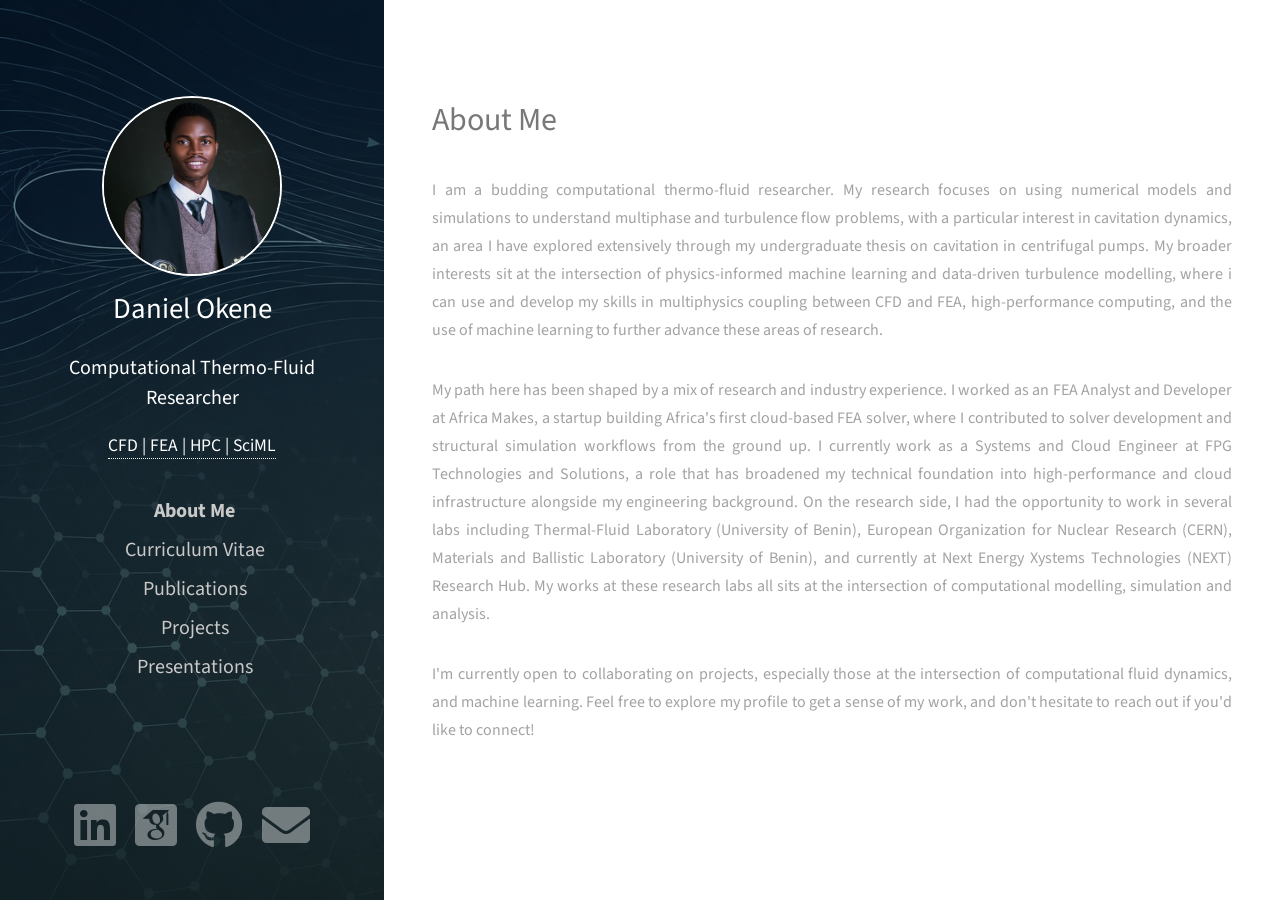
==== commit c28cd686: "fixing issue with page reload" ====
--- a/index.html
+++ b/index.html
@@ -106,10 +106,10 @@
 			<footer id="footer">
 				<div class="inner">
 					<ul class="icons">
-						<li><a href="https://linkedin.com/in/daniel-okene" class="icon brands fa-linkedin fa-2x"><span class="label">LinkedIn</span></a></li>
-						<li><a href="https://scholar.google.com/citations?user=M4AaLHgAAAAJ&hl=en" class="ai ai-google-scholar-square ai-3x" style="border-bottom: none;"></a></li>
-						<li><a href="https://github.com/danielokene" class="icon brands fa-github fa-2x"><span class="label">Github</span></a></li>
-						<li><a href="mailto:okenedaniel44@gmail.com" class="icon solid fa-envelope fa-2x"><span class="label">Email</span></a></li>
+						<li><a href="https://linkedin.com/in/daniel-okene" target="_blank" rel="noopener noreferrer" class="icon brands fa-linkedin fa-2x"><span class="label">LinkedIn</span></a></li>
+						<li><a href="https://scholar.google.com/citations?user=M4AaLHgAAAAJ&hl=en" target="_blank" rel="noopener noreferrer" class="ai ai-google-scholar-square ai-3x" style="border-bottom: none;"></a></li>
+						<li><a href="https://github.com/danielokene" target="_blank" rel="noopener noreferrer" class="icon brands fa-github fa-2x"><span class="label">Github</span></a></li>
+						<li><a href="mailto:okenedaniel44@gmail.com" target="_blank" rel="noopener noreferrer" class="icon solid fa-envelope fa-2x"><span class="label">Email</span></a></li>
 					</ul>
 				</div>
 			</footer>
@@ -136,9 +136,21 @@
     }
 
     // Function to load the content of the first page during the initial page load
-    document.addEventListener('DOMContentLoaded', () => {
-        loadContent('about.html');
+    // document.addEventListener('DOMContentLoaded', () => {
+    //    loadContent('about.html');
+    //});
+		document.addEventListener("DOMContentLoaded", () => {
+    		const params = new URLSearchParams(window.location.search);
+    		const page = params.get("page");
+    		const pageToLoad = page ? page + ".html" : "about.html";
+    		loadContent(pageToLoad);
+    		document.querySelectorAll(".load-content-button").forEach(button => {
+
+        		if(button.dataset.link === pageToLoad){
+            		button.classList.add("active");
+        }
     });
+});
 
     // Event listener for the clickable buttons in the navigation
     const buttons = document.querySelectorAll('.load-content-button');
@@ -164,18 +176,30 @@
             loadContent(linkTarget);
 
             // Update the URL using pushState to maintain navigation functionality
-            history.pushState(null, '', linkTarget);
+            // history.pushState(null, '', linkTarget);
+			history.pushState(
+    			{ page: linkTarget },
+    			"",
+    		"?page=" + linkTarget.replace(".html", "")
+			);
         });
     });
 
     // Handle browser back/forward buttons to maintain navigation functionality
-    window.addEventListener('popstate', () => {
-        const activeButton = document.querySelector('.load-content-button.active');
-        if (activeButton) {
-            const linkTarget = activeButton.getAttribute('data-link');
-            loadContent(linkTarget);
-        }
-    });
+    //window.addEventListener('popstate', () => {
+        //const activeButton = document.querySelector('.load-content-button.active');
+        //if (activeButton) {
+         //   const linkTarget = activeButton.getAttribute('data-link');
+          //  loadContent(linkTarget);
+       // }
+    //});
+
+	window.addEventListener("popstate", () => {
+    	const params = new URLSearchParams(window.location.search);
+    	const page = params.get("page");
+    	const pageToLoad = page ? page + ".html" : "about.html";
+    	loadContent(pageToLoad);
+	});
 			</script>
 	</body>
 </html>
--- a/assets/css/main.css
+++ b/assets/css/main.css
@@ -2725,7 +2725,7 @@
 
 	#main {
 		margin-left: 35%;
-		max-width: 60em;
+		max-width: 65em;
 		padding: 8em 4em 4em 4em;
 		width: calc(100% - 35%);
 	}
@@ -3027,7 +3027,7 @@
 		/* Basic */
 
 			body, input, select, textarea {
-				font-size: 14.5pt;
+				font-size: 13pt;
 			}
 	}
 
@@ -3319,12 +3319,14 @@
     display:flex;
 	transition:0.3s ease;
     flex-direction:column;
+	border: 1.5px solid;
 }
 
 .project-card img{
     width:100%;
     height:200px;
     object-fit:cover;
+	display: none;
 }
 
 .project-content{
@@ -3332,13 +3334,6 @@
     display:flex;
     flex-direction:column;
     flex:1;
-}
-
-.project-content h3{
-    font-size:1rem;
-    margin-bottom:10px;
-    color:#202020;
-    font-weight:600;
 }
 
 .project-content p{
@@ -3377,6 +3372,44 @@
     color:#0f6464;
 }
 
+/* Badge style */
+
+.project-header{
+    display:flex;
+    justify-content:space-between;
+    align-items:center;
+    margin-bottom:15px;
+}
+
+.project-header h3{
+    font-size:1.08rem;
+    margin-bottom:10px;
+    color:#202020;
+    font-weight:600;
+}
+
+.status{
+    padding:4px 10px;
+    border-radius:15px;
+    font-size:0.8rem;
+    font-weight:600;
+    white-space:nowrap;
+}
+
+/* Completed */
+
+.status.completed{
+    background:#d4edda;
+    color:#1b5e20;
+}
+
+/* Ongoing */
+
+.status.ongoing{
+    background:#fff3cd;
+    color:#da632c;
+}
+
 
 /* ===============================
    RESPONSIVE
@@ -3390,6 +3423,15 @@
 
 }
 
+@media (max-width:600px){
+
+    .project-header{
+        flex-direction:column;
+        align-items:flex-start;
+    }
+
+}
+
 
 
 	
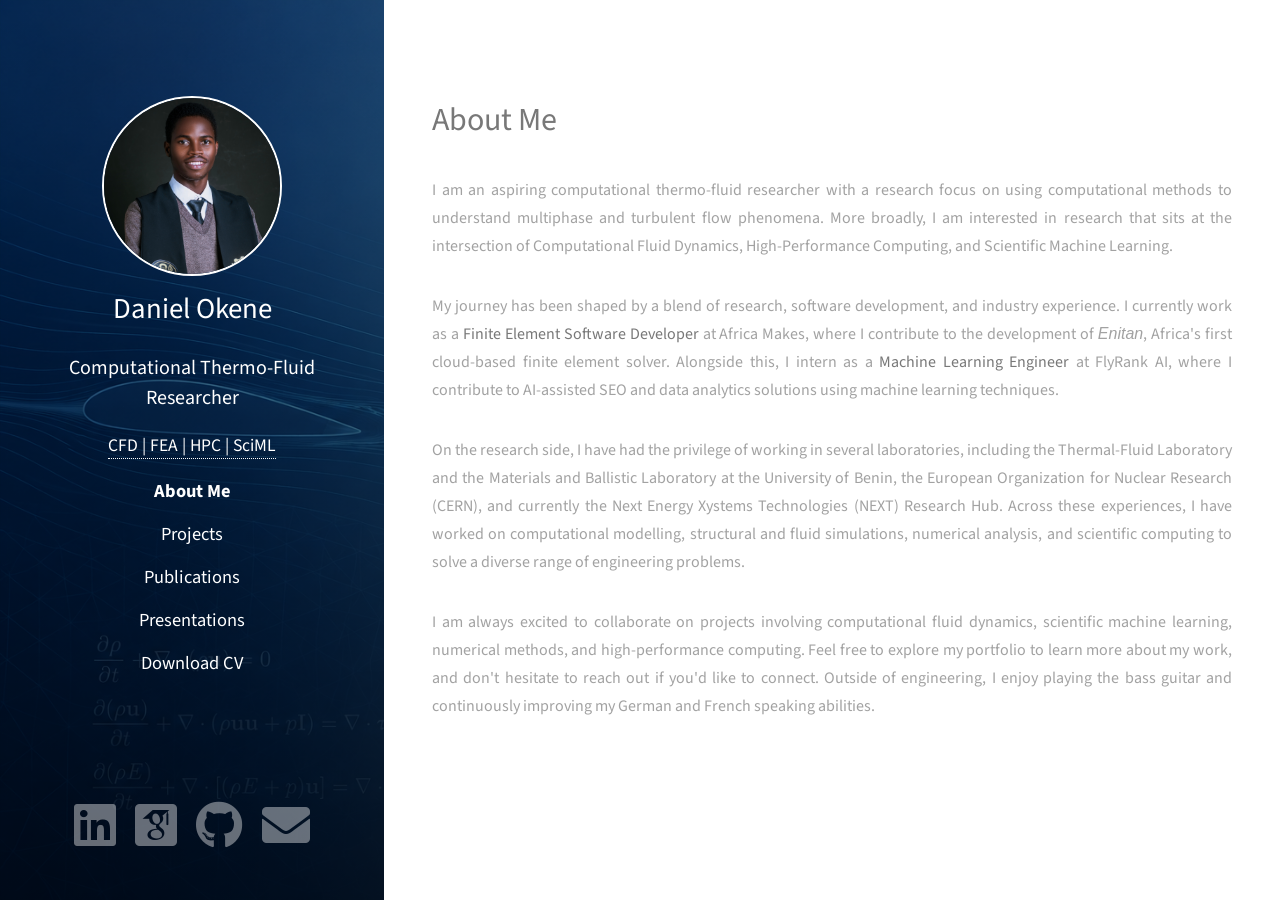
==== commit 49a22acd: "testing hamburger toggling for mobile view" ====
--- a/index.html
+++ b/index.html
@@ -66,6 +66,11 @@
 
 		<!-- Header -->
 			<header id="header">
+				<button id="menu-toggle" class="menu-toggle">
+					<span></span>
+					<span></span>
+					<span></span>
+				</button>
 				<div class="inner">
 					<a href="#" class="image avatar">
 						<img src="images/headshot.jpg" alt="" style="width: 180px; height: 180px; border: 2px solid white;"/>
@@ -82,14 +87,14 @@
 						</a>
 				    </h4>
 				        <!-- Clickable Buttons -->
-						<div class="button-list-container">
-							<div class="button-list-item"><a href="#" class="load-content-button" data-link="about.html" style="border-bottom: none;">About Me</a></div>
-							<div class="button-list-item"><a href="pdf/Daniel Okene Curriculum Vitae.pdf" target="_blank" style="border-bottom: none;">Curriculum Vitae</a></div>
-							<div class="button-list-item"><a href="#" class="load-content-button" data-link="publications.html" style="border-bottom: none;">Publications</a></div>
-							<div class="button-list-item"><a href="#" class="load-content-button" data-link="projects.html" style="border-bottom: none;">Projects</a></div>
-							<div class="button-list-item"><a href="#" class="load-content-button" data-link="presentation.html" style="border-bottom: none;">Presentations</a></div>
+						<nav id="mobile-menu" class="mobile-menu">
+							<a href="#" class="load-content-button" data-link="about.html" style="border-bottom: none;">About Me</a>
+							<a href="#" class="load-content-button" data-link="projects.html" style="border-bottom: none;">Projects</a>
+							<a href="#" class="load-content-button" data-link="publications.html" style="border-bottom: none;">Publications</a>
+							<a href="#" class="load-content-button" data-link="presentation.html" style="border-bottom: none;">Presentations</a>
+							<a href="pdf/Daniel Okene Curriculum Vitae.pdf" target="_blank" style="border-bottom: none;">Download CV</a>
 							<!-- Add more buttons with the same class and different data-link attributes for each button -->
-						</div>
+						</nav>
 				</div>
 			</header>
 
@@ -123,83 +128,96 @@
 			<script src="assets/js/util.js"></script>
 			<script src="assets/js/main.js"></script>
 
-			<script>
- // JavaScript to handle the link clicks
- function loadContent(linkTarget) {
-        // Fetch and load the content from the target HTML file
-        fetch(linkTarget)
-            .then(response => response.text())
-            .then(content => {
-                const mainSection = document.getElementById('one');
-                mainSection.innerHTML = content;
-            });
-    }
-
-    // Function to load the content of the first page during the initial page load
-    // document.addEventListener('DOMContentLoaded', () => {
-    //    loadContent('about.html');
-    //});
-		document.addEventListener("DOMContentLoaded", () => {
-    		const params = new URLSearchParams(window.location.search);
-    		const page = params.get("page");
-    		const pageToLoad = page ? page + ".html" : "about.html";
-    		loadContent(pageToLoad);
-    		document.querySelectorAll(".load-content-button").forEach(button => {
-
-        		if(button.dataset.link === pageToLoad){
-            		button.classList.add("active");
-        }
-    });
-});
-
-    // Event listener for the clickable buttons in the navigation
-    const buttons = document.querySelectorAll('.load-content-button');
-    buttons.forEach(button => {
-        button.addEventListener('click', event => {
-            event.preventDefault();
-
-            // If the button is already active, do nothing
-            if (button.classList.contains('active')) {
-                return;
-            }
-
-            // Remove the "active" class from all navigation buttons
-            buttons.forEach(btn => {
-                btn.classList.remove('active');
-            });
-
-            // Add the "active" class to the clicked navigation button
-            button.classList.add('active');
-
-            // Load the content of the target link
-            const linkTarget = button.getAttribute('data-link');
-            loadContent(linkTarget);
-
-            // Update the URL using pushState to maintain navigation functionality
-            // history.pushState(null, '', linkTarget);
-			history.pushState(
-    			{ page: linkTarget },
-    			"",
-    		"?page=" + linkTarget.replace(".html", "")
-			);
-        });
-    });
-
-    // Handle browser back/forward buttons to maintain navigation functionality
-    //window.addEventListener('popstate', () => {
-        //const activeButton = document.querySelector('.load-content-button.active');
-        //if (activeButton) {
-         //   const linkTarget = activeButton.getAttribute('data-link');
-          //  loadContent(linkTarget);
-       // }
-    //});
-
-	window.addEventListener("popstate", () => {
-    	const params = new URLSearchParams(window.location.search);
-    	const page = params.get("page");
-    	const pageToLoad = page ? page + ".html" : "about.html";
-    	loadContent(pageToLoad);
-	});
-			</script>
+		<script>
+
+			const pageTitles = {
+    			"about.html": "About Me",
+    			"projects.html": "Projects",
+    			"publications.html": "Publications",
+    			"presentation.html": "Presentations"
+			};
+			
+			// JavaScript to handle the link clicks
+			function loadContent(linkTarget) {
+					// Fetch and load the content from the target HTML file
+					fetch(linkTarget)
+						.then(response => response.text())
+						.then(content => {
+							const mainSection = document.getElementById('one');
+							mainSection.innerHTML = content;
+							document.title = "Daniel Okene | " + (pageTitles[linkTarget] || "Portfolio");
+							// Scroll smoothly to the top
+							window.scrollTo({
+							top: 0,
+							behavior: "smooth"
+							});
+						});
+				}
+
+				// Function to load the content of the first page during the initial page load
+					document.addEventListener("DOMContentLoaded", () => {
+						const params = new URLSearchParams(window.location.search);
+						const page = params.get("page");
+						const pageToLoad = page ? page + ".html" : "about.html";
+						loadContent(pageToLoad);
+						document.querySelectorAll(".load-content-button").forEach(button => {
+
+							if(button.dataset.link === pageToLoad){
+								button.classList.add("active");
+					}
+				});
+			});
+
+			// Event listener for the clickable buttons in the navigation
+			const buttons = document.querySelectorAll('.load-content-button');
+			buttons.forEach(button => {
+				button.addEventListener('click', event => {
+					event.preventDefault();
+
+					// If the button is already active, do nothing
+					if (button.classList.contains('active')) {
+						return;
+					}
+
+					// Remove the "active" class from all navigation buttons
+					buttons.forEach(btn => {
+						btn.classList.remove('active');
+					});
+
+					// Add the "active" class to the clicked navigation button
+					button.classList.add('active');
+
+					// Load the content of the target link
+					const linkTarget = button.getAttribute('data-link');
+					loadContent(linkTarget);
+					mobileMenu.classList.remove("show");
+
+
+					// Update the URL using pushState to maintain navigation functionality
+					history.pushState(
+						{ page: linkTarget },
+						"",
+					"?page=" + linkTarget.replace(".html", "")
+					);
+				});
+			});
+
+			// Handle browser back/forward buttons to maintain navigation functionality
+			window.addEventListener("popstate", () => {
+				const params = new URLSearchParams(window.location.search);
+				const page = params.get("page");
+				const pageToLoad = page ? page + ".html" : "about.html";
+				loadContent(pageToLoad);
+			});
+
+			// Handles hamburger toggling
+			const menuButton = document.getElementById("menu-toggle");
+			const mobileMenu = document.getElementById("mobile-menu");
+
+			menuButton.addEventListener("click",()=>{
+				mobileMenu.classList.toggle("show");
+			});
+		</script>
 	</body>
+	
 </html>
--- a/assets/css/main.css
+++ b/assets/css/main.css
@@ -3434,4 +3434,100 @@
 
 
 
+/* -------------------- */
+/* Hamburger Button */
+/* -------------------- */
+
+.menu-toggle{
+    display:none;
+    position:absolute;
+    top:20px;
+    right:20px;
+    width:42px;
+    height:36px;
+    background:none;
+    border:none;
+    cursor:pointer;
+    z-index:1001;
+}
+
+.menu-toggle span{
+    display:block;
+    width:28px;
+    height:3px;
+    margin:6px auto;
+    background:white;
+    border-radius:3px;
+    transition:.3s;
+}
+
+/* -------------------- */
+/* Mobile Menu */
+/* -------------------- */
+
+.mobile-menu{
+    display:flex;
+    flex-direction:column;
+    align-items:center;
+    gap:15px;
+}
+
+.mobile-menu a{
+    text-decoration:none;
+    color:white;
+    font-size:1.15rem;
+}
+
+.cv-button{
+
+    background:#1abc9c;
+    color:white !important;
+
+    padding:10px 18px;
+
+    border-radius:30px;
+
+    font-weight:600;
+
+}
+
+/* -------------------- */
+/* Mobile Layout */
+/* -------------------- */
+
+@media (max-width:980px){
+
+    .menu-toggle{
+        display:block;
+    }
+
+    .mobile-menu{
+
+        position:absolute;
+
+        top:75px;
+        right:20px;
+
+        width:220px;
+
+        padding:20px;
+
+        background:rgba(18,24,39,.96);
+
+        border-radius:14px;
+
+        display:none;
+
+        box-shadow:0 10px 35px rgba(0,0,0,.35);
+
+    }
+
+    .mobile-menu.show{
+
+        display:flex;
+
+    }
+
+}
+
 	
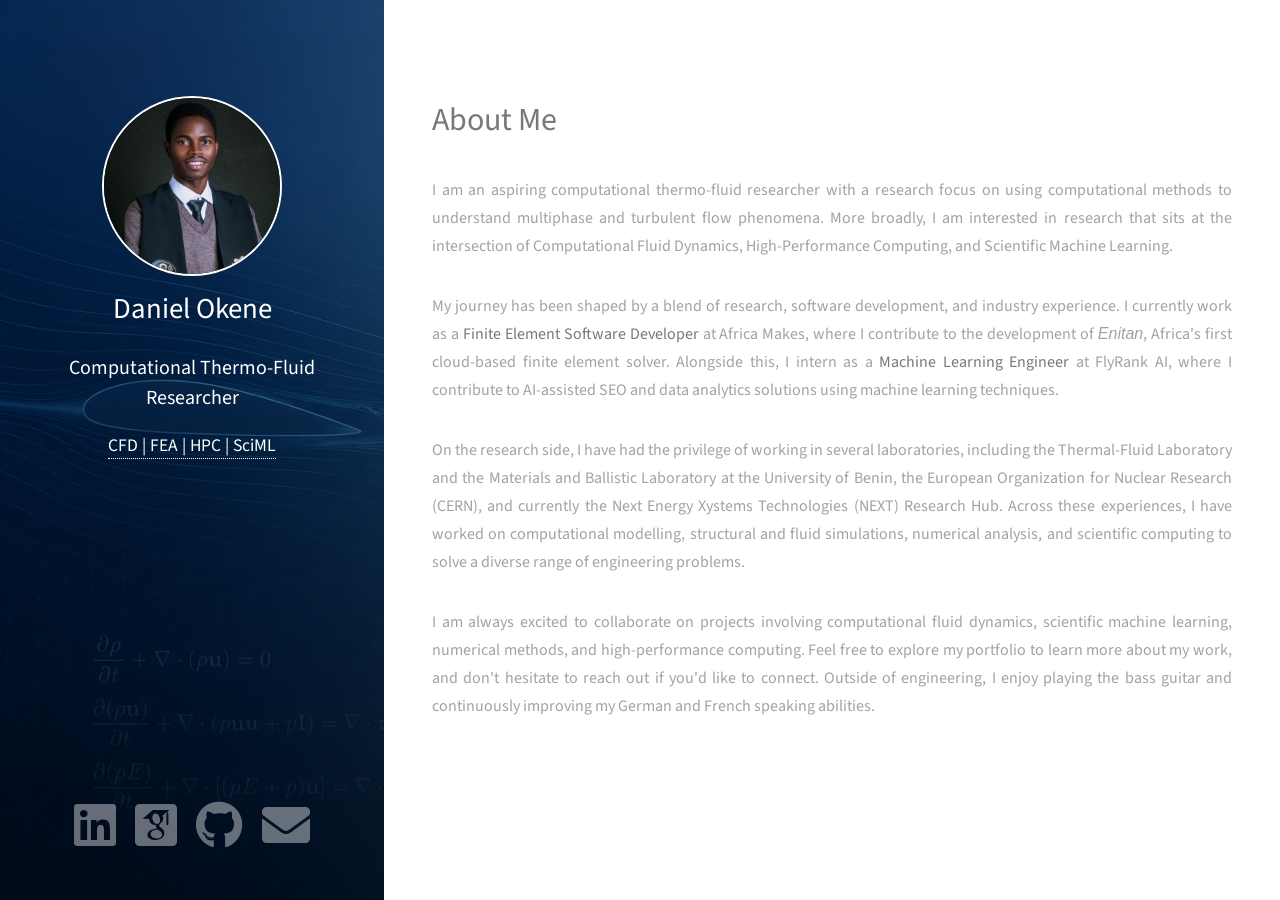
==== commit 057fba86: "testing hamburger toggling for mobile view" ====
--- a/index.html
+++ b/index.html
@@ -86,15 +86,18 @@
 						<span>CFD | FEA | HPC | SciML</span>
 						</a>
 				    </h4>
-				        <!-- Clickable Buttons -->
-						<nav id="mobile-menu" class="mobile-menu">
-							<a href="#" class="load-content-button" data-link="about.html" style="border-bottom: none;">About Me</a>
-							<a href="#" class="load-content-button" data-link="projects.html" style="border-bottom: none;">Projects</a>
-							<a href="#" class="load-content-button" data-link="publications.html" style="border-bottom: none;">Publications</a>
-							<a href="#" class="load-content-button" data-link="presentation.html" style="border-bottom: none;">Presentations</a>
-							<a href="pdf/Daniel Okene Curriculum Vitae.pdf" target="_blank" style="border-bottom: none;">Download CV</a>
-							<!-- Add more buttons with the same class and different data-link attributes for each button -->
-						</nav>
+				    
+					<!-- Clickable Buttons -->
+					<nav id="mobile-menu" class="mobile-menu">
+						<button id="menu-close" class="menu-close">&times;</button>
+						<div class="mobile-nav-links">
+							<a href="#" class="load-content-button" data-link="about.html">About Me</a>
+							<a href="#" class="load-content-button" data-link="projects.html">Projects</a>
+							<a href="#" class="load-content-button" data-link="publications.html">Publications</a>
+							<a href="#" class="load-content-button" data-link="presentation.html">Presentations</a>
+							<a href="pdf/Daniel Okene Curriculum Vitae.pdf" target="_blank" class="cv-button">Download CV</a>
+						</div>
+					</nav>
 				</div>
 			</header>
 
@@ -191,6 +194,7 @@
 					const linkTarget = button.getAttribute('data-link');
 					loadContent(linkTarget);
 					mobileMenu.classList.remove("show");
+					
 
 
 					// Update the URL using pushState to maintain navigation functionality
@@ -212,10 +216,15 @@
 
 			// Handles hamburger toggling
 			const menuButton = document.getElementById("menu-toggle");
+			const menuClose = document.getElementById("menu-close");
 			const mobileMenu = document.getElementById("mobile-menu");
 
-			menuButton.addEventListener("click",()=>{
-				mobileMenu.classList.toggle("show");
+			menuButton.addEventListener("click", () => {
+				mobileMenu.classList.add("show");
+			});
+
+			menuClose.addEventListener("click", () => {
+				mobileMenu.classList.remove("show");
 			});
 		</script>
 	</body>
--- a/assets/css/main.css
+++ b/assets/css/main.css
@@ -2649,7 +2649,7 @@
 		width: 35%;
 	}
 
-		#header > * {
+		#header > :not(.menu-toggle) {
 			-moz-flex-shrink: 0;
 			-webkit-flex-shrink: 0;
 			-ms-flex-shrink: 0;
@@ -3461,73 +3461,79 @@
     transition:.3s;
 }
 
-/* -------------------- */
-/* Mobile Menu */
-/* -------------------- */
+/* ===========================
+   Full Screen Mobile Menu
+=========================== */
 
 .mobile-menu{
+    position:fixed;
+    top:0;
+    left:0;
+    width:100vw;
+    height:100vh;
+    background:rgba(8,18,33,0.97);
+    display:flex;
+    justify-content:center;
+    align-items:center;
+    opacity:0;
+    visibility:hidden;
+    transition:.35s ease;
+    z-index:9999;
+}
+
+.mobile-menu.show{
+    opacity:1;
+    visibility:visible;
+}
+
+/* Navigation links */
+
+.mobile-nav-links{
     display:flex;
     flex-direction:column;
     align-items:center;
-    gap:15px;
-}
-
-.mobile-menu a{
+    gap:32px;
+}
+
+.mobile-nav-links a{
+    color:white;
     text-decoration:none;
+    font-size:2rem;
+    font-weight:500;
+    transition:.25s;
+}
+
+.mobile-nav-links a:hover{
+    color:#37d5ff;
+}
+
+/* Download CV */
+.cv-button{
+    margin-top:15px;
+    padding:14px 28px;
+    border-radius:35px;
+    background:#2ac4ff;
+    color:#081221 !important;
+    font-weight:600;
+}
+
+/* Close Button */
+.menu-close{
+    position:absolute;
+    top:30px;
+    right:30px;
+    font-size:3rem;
+    background:none;
+    border:none;
     color:white;
-    font-size:1.15rem;
-}
-
-.cv-button{
-
-    background:#1abc9c;
-    color:white !important;
-
-    padding:10px 18px;
-
-    border-radius:30px;
-
-    font-weight:600;
-
-}
-
-/* -------------------- */
-/* Mobile Layout */
-/* -------------------- */
-
-@media (max-width:980px){
-
-    .menu-toggle{
-        display:block;
-    }
-
-    .mobile-menu{
-
-        position:absolute;
-
-        top:75px;
-        right:20px;
-
-        width:220px;
-
-        padding:20px;
-
-        background:rgba(18,24,39,.96);
-
-        border-radius:14px;
-
-        display:none;
-
-        box-shadow:0 10px 35px rgba(0,0,0,.35);
-
-    }
-
-    .mobile-menu.show{
-
-        display:flex;
-
-    }
-
+    cursor:pointer;
+}
+
+.menu-toggle{
+    position:absolute;
+    top:20px;
+    right:20px;
+    z-index:10000;
 }
 
 	
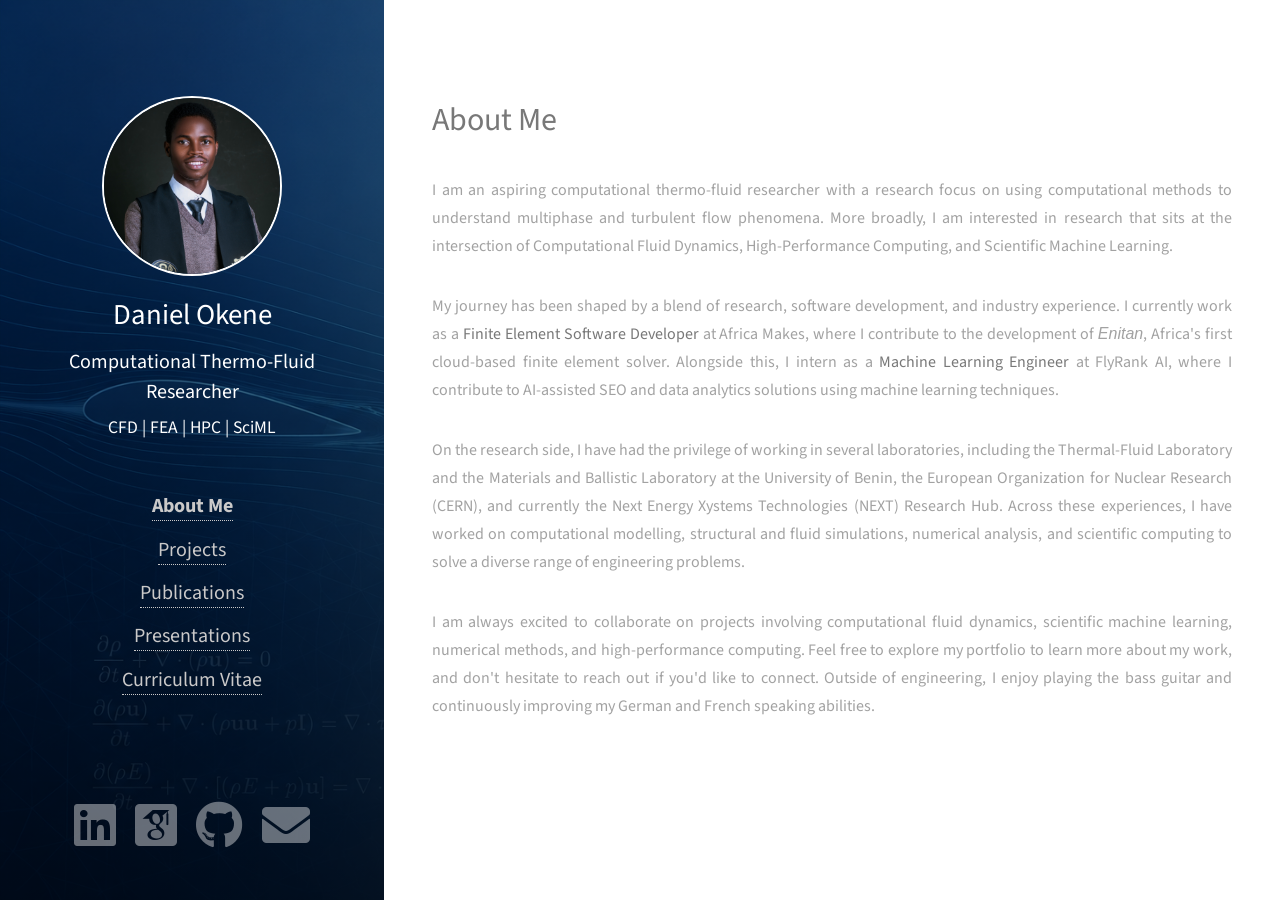
==== commit def68c5a: "completed  hamburger toggling for mobile view" ====
--- a/index.html
+++ b/index.html
@@ -12,12 +12,11 @@
 				display: flex;
 				flex-direction: column;
 				align-items: center;
-				margin-top: 20px;
+				margin-top: 3rem;
 			}
 	
 			.button-list-item {
-				margin-bottom: 10px;
-				margin-left: 5px; /* Add left margin to create spacing between buttons */
+				margin-bottom: 0.9rem;
 			}
 			
 			/* Default font color for not selected buttons */
@@ -43,8 +42,8 @@
 				color: rgb(126, 13, 13); /* Set the color for the active button */
         	}
 
-			        /* Center the avatar and footer */
-					#header .inner {
+			/* Center the avatar and footer */
+			#header .inner {
             display: flex;
             flex-direction: column;
             align-items: center;
@@ -57,49 +56,58 @@
 				align-items: center;
 			}
 			
-
-    </style>
-		</style>
+    	</style>
 	</head>
 
 	<body class="is-preload">
-
-		<!-- Header -->
-			<header id="header">
-				<button id="menu-toggle" class="menu-toggle">
-					<span></span>
-					<span></span>
-					<span></span>
-				</button>
-				<div class="inner">
-					<a href="#" class="image avatar">
-						<img src="images/headshot.jpg" alt="" style="width: 180px; height: 180px; border: 2px solid white;"/>
-					</a>
-					<h2> 
-						<strong> Daniel Okene </strong>
-					</h2>
-					<h3> 
-						Computational Thermo-Fluid Researcher
-					</h3>
-					<h4>
-						<a target="_blank" rel="noopener">
-						<span>CFD | FEA | HPC | SciML</span>
-						</a>
-				    </h4>
-				    
-					<!-- Clickable Buttons -->
-					<nav id="mobile-menu" class="mobile-menu">
-						<button id="menu-close" class="menu-close">&times;</button>
-						<div class="mobile-nav-links">
-							<a href="#" class="load-content-button" data-link="about.html">About Me</a>
-							<a href="#" class="load-content-button" data-link="projects.html">Projects</a>
-							<a href="#" class="load-content-button" data-link="publications.html">Publications</a>
-							<a href="#" class="load-content-button" data-link="presentation.html">Presentations</a>
-							<a href="pdf/Daniel Okene Curriculum Vitae.pdf" target="_blank" class="cv-button">Download CV</a>
-						</div>
-					</nav>
+		<header id="header">
+			<!-- Hamburger (only visible on mobile) -->
+			<button id="menu-toggle" class="menu-toggle">
+				<span></span>
+				<span></span>
+				<span></span>
+			</button>
+
+			<div class="inner">
+				<!-- Avatar -->
+				<a href="#" class="image avatar">
+					<img src="images/headshot.jpg" alt="" style="width: 180px; height: 180px; border: 2px solid white;"/>
+				</a>
+				<h2><strong> Daniel Okene </strong></h2>
+				<h3>Computational Thermo-Fluid Researcher</h3>
+				<h4>CFD | FEA | HPC | SciML</h4>
+
+				<!-- Desktop Navigation -->
+				<div class="button-list-container">
+					<div class="button-list-item">
+						<a href="#" class="load-content-button" data-link="about.html">About Me</a>
+					</div>
+					<div class="button-list-item">
+						<a href="#" class="load-content-button" data-link="projects.html">Projects</a>
+					</div>
+					<div class="button-list-item">
+						<a href="#" class="load-content-button" data-link="publications.html">Publications</a>
+					</div>
+					<div class="button-list-item">
+						<a href="#" class="load-content-button" data-link="presentation.html">Presentations</a>
+					</div>
+					<div class="button-list-item">
+						<a href="pdf/Daniel Okene Curriculum Vitae.pdf" target="_blank">Curriculum Vitae</a>
+					</div>
 				</div>
-			</header>
+			</div>
+		</header>
+
+		<!-- Mobile Menu -->
+		<nav id="mobile-menu" class="mobile-menu">
+			<div class="mobile-nav-links">
+				<a href="#" class="load-content-button" data-link="about.html">About Me</a>
+				<a href="#" class="load-content-button" data-link="projects.html">Projects</a>
+				<a href="#" class="load-content-button" data-link="publications.html">Publications</a>
+				<a href="#" class="load-content-button" data-link="presentation.html">Presentations</a>
+				<a href="pdf/Daniel Okene Curriculum Vitae.pdf" target="_blank" class="cv-button">Download CV</a>
+			</div>
+		</nav>
 
 		<!-- Main -->
 			<div id="main">
@@ -194,6 +202,7 @@
 					const linkTarget = button.getAttribute('data-link');
 					loadContent(linkTarget);
 					mobileMenu.classList.remove("show");
+					menuButton.classList.remove("active");
 					
 
 
@@ -220,11 +229,8 @@
 			const mobileMenu = document.getElementById("mobile-menu");
 
 			menuButton.addEventListener("click", () => {
-				mobileMenu.classList.add("show");
-			});
-
-			menuClose.addEventListener("click", () => {
-				mobileMenu.classList.remove("show");
+				mobileMenu.classList.toggle("show");
+				menuButton.classList.toggle("active");
 			});
 		</script>
 	</body>
--- a/assets/css/main.css
+++ b/assets/css/main.css
@@ -3140,129 +3140,130 @@
 						display: inline;
 					}
 
-		/* Footer */
-
-			#footer {
-				background-attachment: scroll;
-				background-color: #1f1815;
-				background-image: linear-gradient(rgba(0, 0, 0, 0.3), rgba(0, 0, 0, 0.7)), url("../../images/bg.png");
-				background-position: top left,						bottom center;
-				background-repeat: repeat,							no-repeat;
-				background-size: auto,							cover;
-				bottom: auto;
-				left: auto;
-				padding: 4em 4em 6em 4em;
-				position: relative;
-				text-align: center;
-				width: 100%;
-			}
-
-				#footer .icons {
-					margin: 0 0 1em 0;
-				}
-
-				#footer .copyright {
-					margin: 0 0 1em 0;
-				}
-
-					#footer .copyright li {
-						border-left-width: 1px;
-						display: inline-block;
-						line-height: 1em;
-						margin-left: 0.75em;
-						padding-left: 0.75em;
-					}
-			.ai-3x {
-    				font-size: 2em;
-			}
-
-		/* Main */
-
-			#main {
-				margin: 0;
-				padding: 6em 4em;
-				width: 100%;
-			}
-
-	}
+	/* Footer */
+
+		#footer {
+			background-attachment: scroll;
+			background-color: #1f1815;
+			background-image: linear-gradient(rgba(0, 0, 0, 0.3), rgba(0, 0, 0, 0.7)), url("../../images/bg.png");
+			background-position: top left,						bottom center;
+			background-repeat: repeat,							no-repeat;
+			background-size: auto,							cover;
+			bottom: auto;
+			left: auto;
+			padding: 4em 4em 6em 4em;
+			position: relative;
+			text-align: center;
+			width: 100%;
+		}
+
+			#footer .icons {
+				margin: 0 0 1em 0;
+			}
+
+			#footer .copyright {
+				margin: 0 0 1em 0;
+			}
+
+				#footer .copyright li {
+					border-left-width: 1px;
+					display: inline-block;
+					line-height: 1em;
+					margin-left: 0.75em;
+					padding-left: 0.75em;
+				}
+		.ai-3x {
+				font-size: 2em;
+		}
+
+	/* Main */
+
+		#main {
+			margin: 0;
+			padding: 6em 4em;
+			width: 100%;
+		}
+
+}
 
 /* Small */
 
-	@media screen and (max-width: 736px) {
-
-		/* Basic */
-
-			h1 {
-				font-size: 1.5em;
-			}
-
-			h2 {
-				font-size: 1.2em;
-			}
-
-			h3 {
-				font-size: 1em;
-			}
-
-		/* Section/Article */
-
-			section.special, article.special {
-				text-align: center;
-			}
-
-			header.major h2 {
+@media screen and (max-width: 736px) {
+
+	/* Basic */
+
+		h1 {
+			font-size: 1.5em;
+		}
+
+		h2 {
+			font-size: 1.2em;
+		}
+
+		h3 {
+			font-size: 1em;
+		}
+
+	/* Section/Article */
+
+		section.special, article.special {
+			text-align: center;
+		}
+
+		header.major h2 {
+			font-size: 1.35em;
+		}
+
+	/* List */
+
+		ul.labeled-icons li {
+			padding-left: 2em;
+		}
+
+			ul.labeled-icons li h3 {
+				line-height: 1.75em;
+			}
+
+	/* Header */
+
+		#header {
+			padding: 2.25em 1.5em;
+		}
+
+			#header h1 {
 				font-size: 1.35em;
 			}
 
-		/* List */
-
-			ul.labeled-icons li {
-				padding-left: 2em;
-			}
-
-				ul.labeled-icons li h3 {
-					line-height: 1.75em;
-				}
-
-		/* Header */
-
-			#header {
-				padding: 2.25em 1.5em;
-			}
-
-				#header h1 {
-					font-size: 1.35em;
-				}
-
-		/* Footer */
-
-			#footer {
-				padding: 2.25em 1.5em;
-			}
-
-		/* Main */
-
-			#main {
-				padding: 2.25em 1.5em 0.25em 1.5em;
-			}
-
-				#main > section {
-					margin: 2.25em 0 0 0;
-					padding: 2.25em 0 0 0;
-				}
-
-		/* Poptrox */
-
-			.poptrox-popup {
-				border-radius: 0;
-			}
-
-				.poptrox-popup .nav-next:before,
-				.poptrox-popup .nav-previous:before {
-					margin-top: -1em;
-				}
-
-	}
+	/* Footer */
+
+		#footer {
+			padding: 2.25em 1.5em;
+		}
+
+	/* Main */
+
+		#main {
+			padding: 2.25em 1.5em 0.25em 1.5em;
+		}
+
+			#main > section {
+				margin: 2.25em 0 0 0;
+				padding: 2.25em 0 0 0;
+			}
+
+	/* Poptrox */
+
+		.poptrox-popup {
+			border-radius: 0;
+		}
+
+			.poptrox-popup .nav-next:before,
+			.poptrox-popup .nav-previous:before {
+				margin-top: -1em;
+			}
+
+}
+
 
 /* XSmall */
 
@@ -3437,28 +3438,40 @@
 /* -------------------- */
 /* Hamburger Button */
 /* -------------------- */
-
 .menu-toggle{
     display:none;
-    position:absolute;
+    position:fixed;
     top:20px;
     right:20px;
-    width:42px;
-    height:36px;
+    width:45px;
+    height:45px;
+    border:none;
     background:none;
-    border:none;
     cursor:pointer;
-    z-index:1001;
+    z-index:10001;
 }
 
 .menu-toggle span{
     display:block;
-    width:28px;
+    width:30px;
     height:3px;
     margin:6px auto;
-    background:white;
+    background:#fff;
     border-radius:3px;
-    transition:.3s;
+    transition:.3s ease;
+}
+
+/* Turn hamburger into X */
+.menu-toggle.active span:nth-child(1){
+    transform:translateY(9px) rotate(45deg);
+}
+
+.menu-toggle.active span:nth-child(2){
+    opacity:0;
+}
+
+.menu-toggle.active span:nth-child(3){
+    transform:translateY(-9px) rotate(-45deg);
 }
 
 /* ===========================
@@ -3498,7 +3511,7 @@
 .mobile-nav-links a{
     color:white;
     text-decoration:none;
-    font-size:2rem;
+    font-size: 1.5rem;
     font-weight:500;
     transition:.25s;
 }
@@ -3517,23 +3530,44 @@
     font-weight:600;
 }
 
-/* Close Button */
-.menu-close{
-    position:absolute;
-    top:30px;
-    right:30px;
-    font-size:3rem;
-    background:none;
-    border:none;
-    color:white;
-    cursor:pointer;
-}
-
-.menu-toggle{
-    position:absolute;
-    top:20px;
-    right:20px;
-    z-index:10000;
-}
-
-	+
+/* Desktop */
+@media screen and (min-width: 981px){
+
+    .menu-toggle{
+        display:none;
+    }
+
+    .mobile-menu{
+        display:none;
+    }
+
+    .button-list-container{
+        display:flex;
+    }
+}
+
+/* Mobile */
+@media screen and (max-width:980px){
+
+    .button-list-container{
+        display:none;
+    }
+
+    .menu-toggle{
+        display:block;
+    }
+}
+
+/* Edit to Header names */
+#header h2{
+    margin:0.4rem;
+}
+
+#header h3{
+    margin:0.3rem;
+}
+
+#header h4{
+    margin:0.2rem;
+}
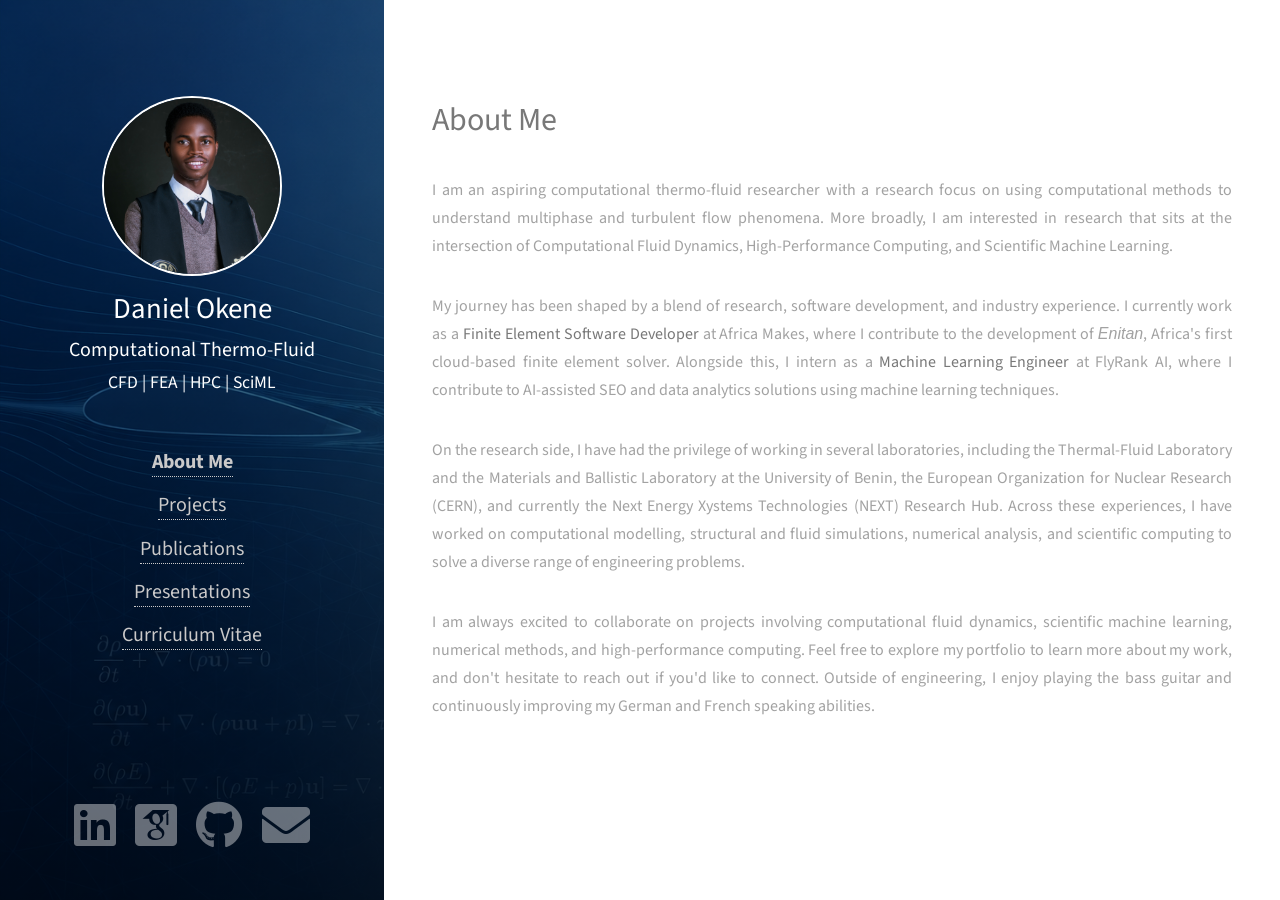
==== commit 4163775d: "completed  hamburger toggling for mobile view" ====
--- a/index.html
+++ b/index.html
@@ -74,7 +74,7 @@
 					<img src="images/headshot.jpg" alt="" style="width: 180px; height: 180px; border: 2px solid white;"/>
 				</a>
 				<h2><strong> Daniel Okene </strong></h2>
-				<h3>Computational Thermo-Fluid Researcher</h3>
+				<h3>Computational Thermo-Fluid</h3>
 				<h4>CFD | FEA | HPC | SciML</h4>
 
 				<!-- Desktop Navigation -->
--- a/assets/css/main.css
+++ b/assets/css/main.css
@@ -3484,7 +3484,7 @@
     left:0;
     width:100vw;
     height:100vh;
-    background:rgba(8,18,33,0.97);
+    background:rgba(8,18,33,0.995);
     display:flex;
     justify-content:center;
     align-items:center;
@@ -3561,13 +3561,13 @@
 
 /* Edit to Header names */
 #header h2{
-    margin:0.4rem;
+    margin-bottom:0.4rem;
 }
 
 #header h3{
-    margin:0.3rem;
+    margin-bottom:0.3rem;
 }
 
 #header h4{
-    margin:0.2rem;
+    margin-bottom:0.2rem;
 }
